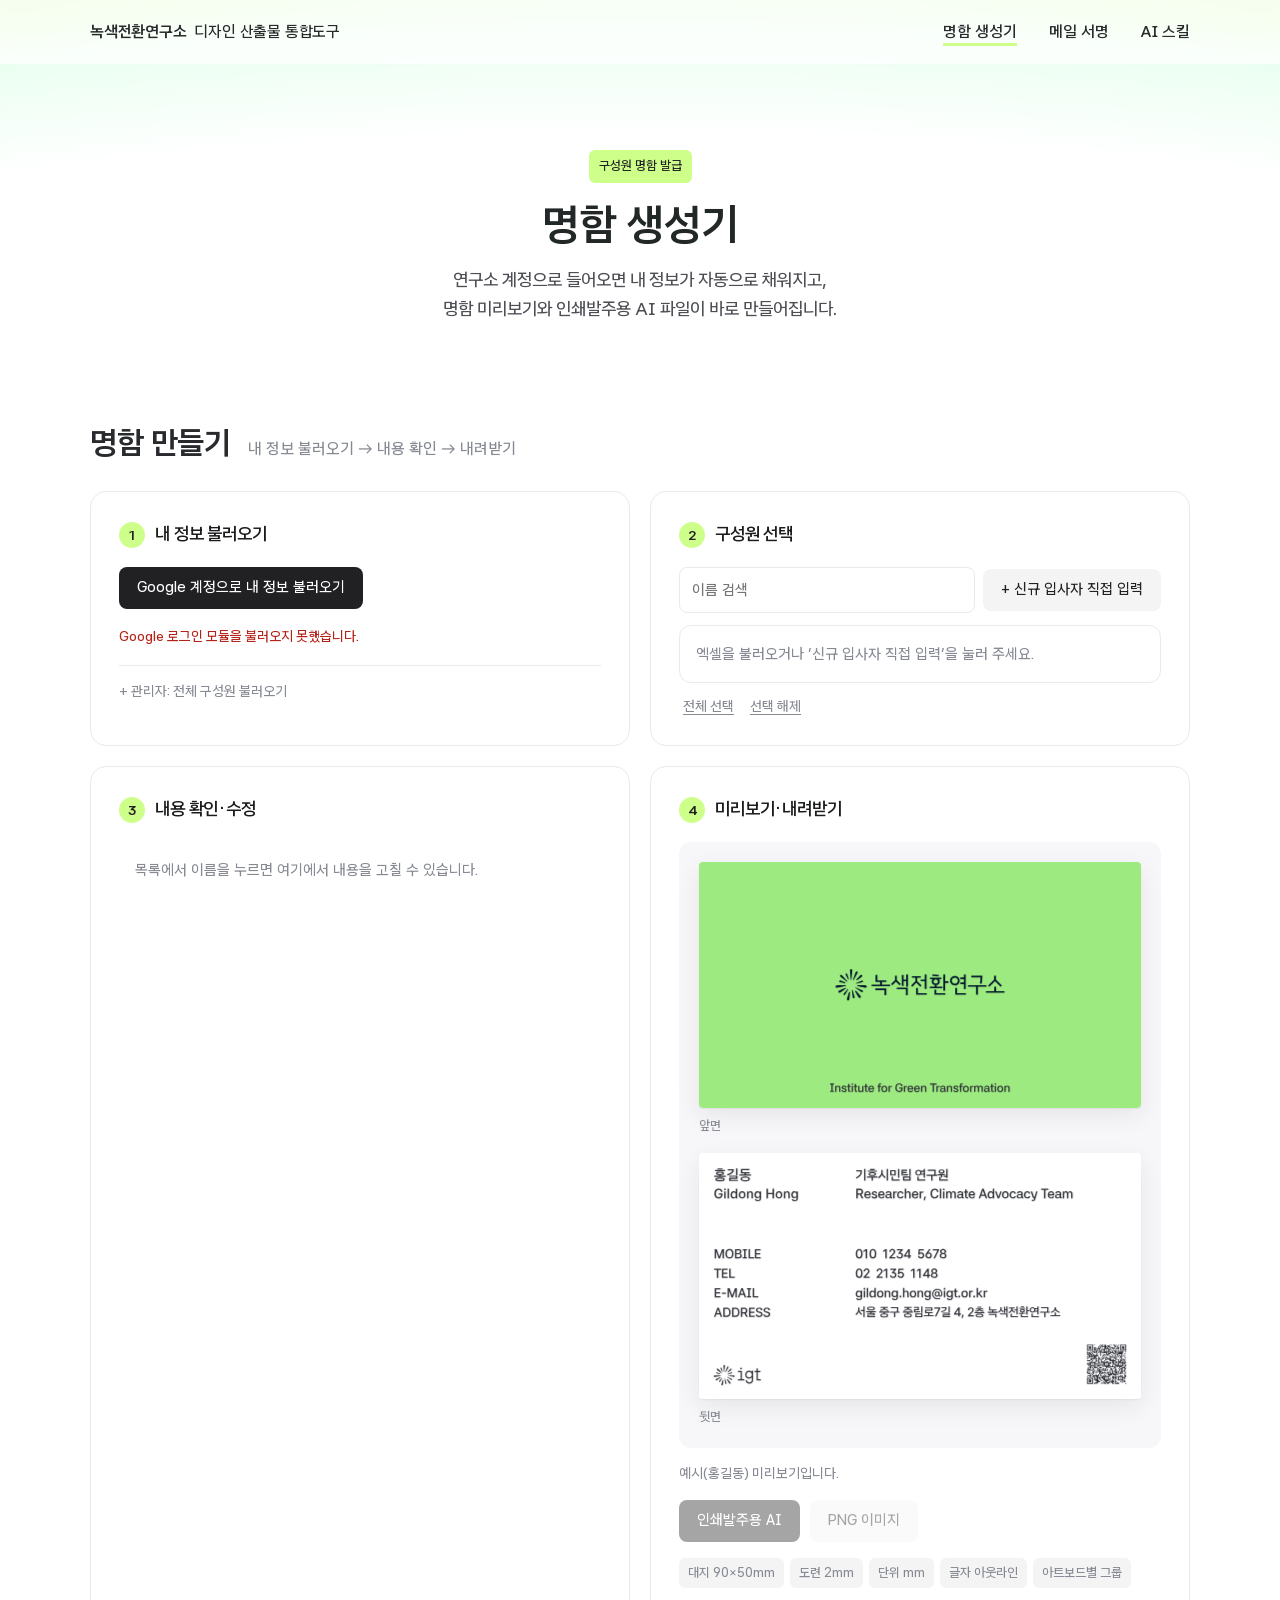
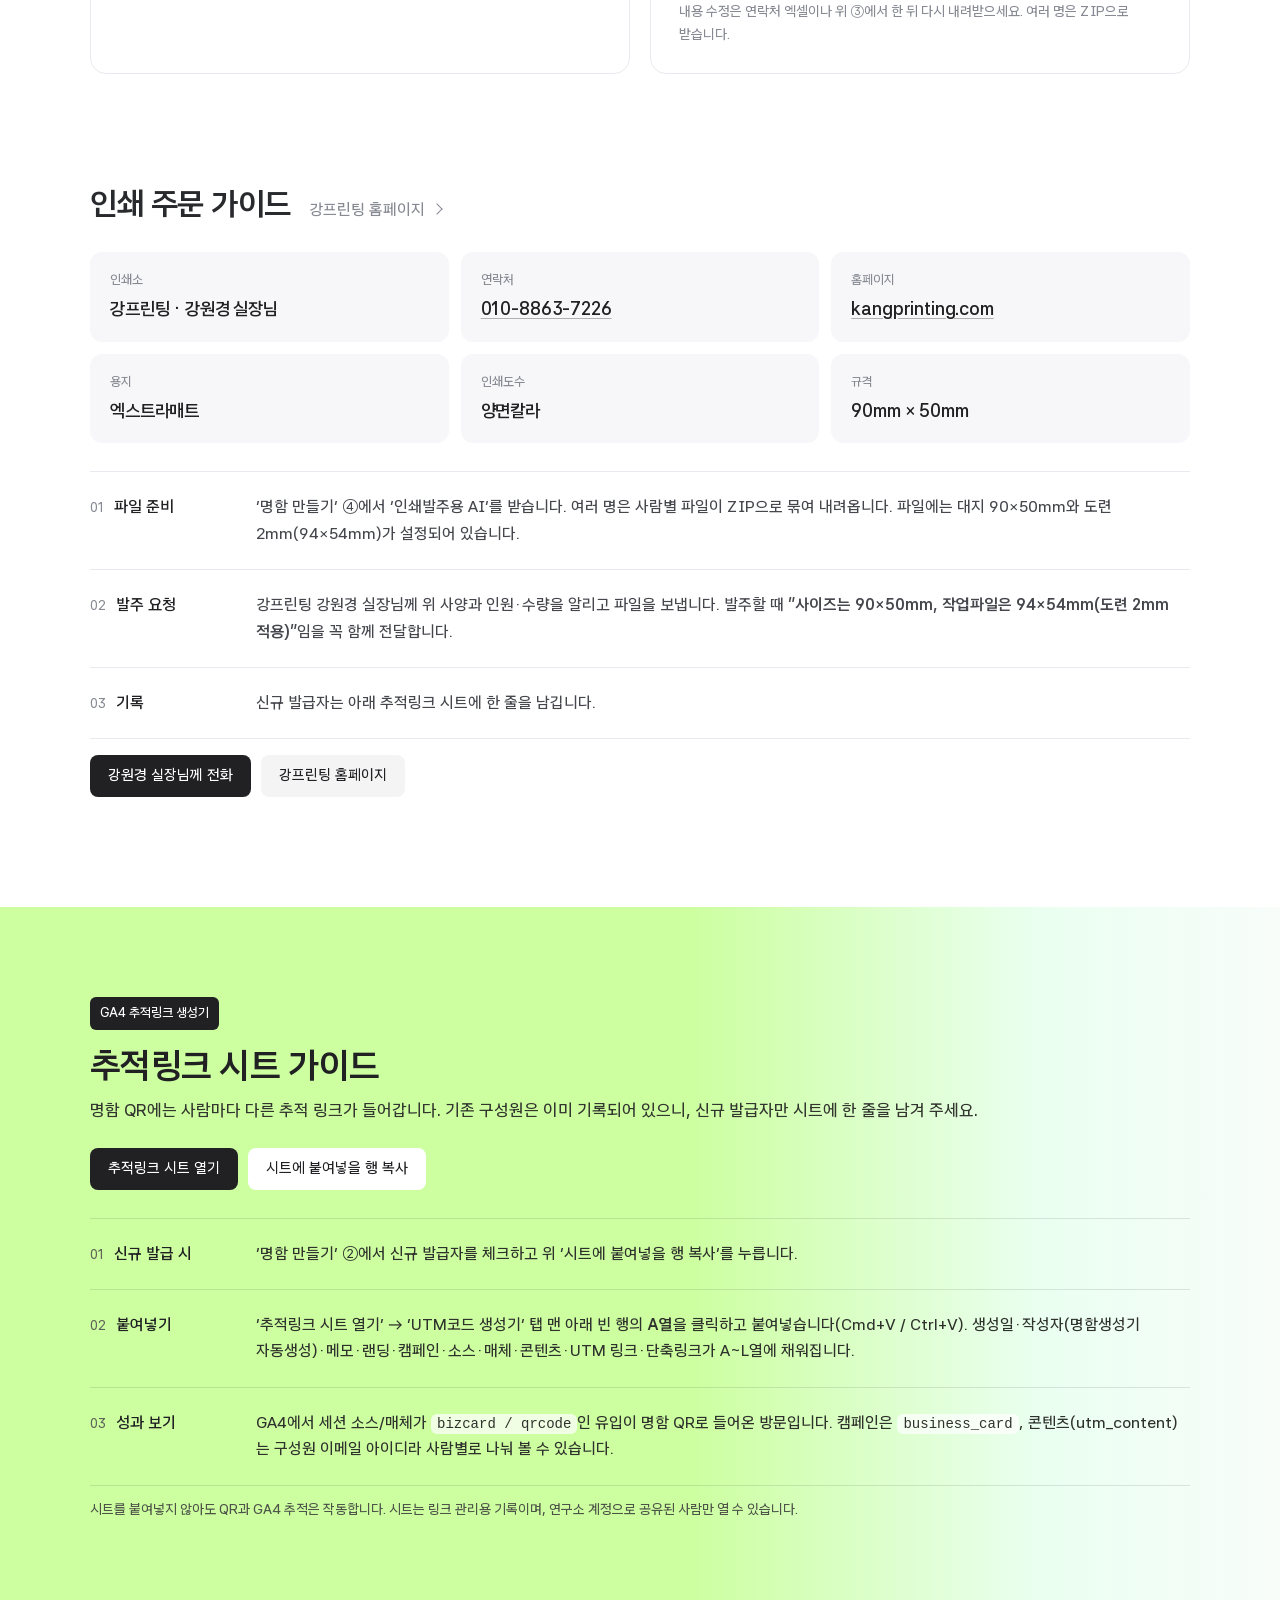
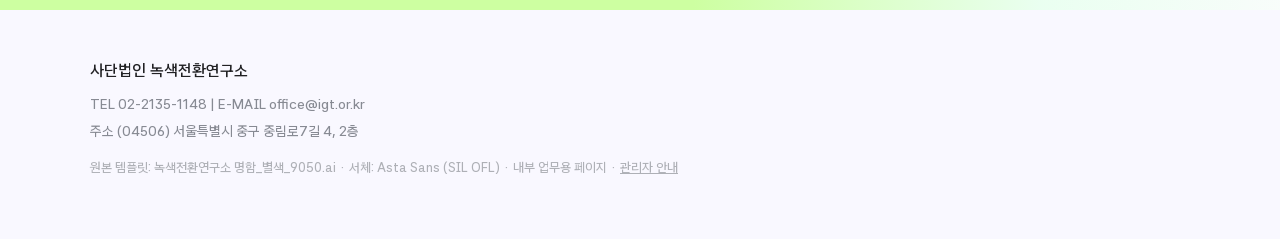
==== index.html @ b718537a "명함: 용지 사양에서 350g 표기 삭제 Co-Authored-By: Claude Opus 5.5 <noreply@anthropic.com> Claude-Session: https" ====
<!doctype html>
<html lang="ko">
<head>
<meta charset="utf-8">
<meta name="viewport" content="width=device-width, initial-scale=1">
<meta name="robots" content="noindex, nofollow">
<title>명함 생성기 · 녹색전환연구소</title>
<link rel="preload" href="assets/AstaSans-UI.woff2" as="font" type="font/woff2" crossorigin>
<link rel="stylesheet" href="css/style.css?v=20261112b">
</head>
<body>
<a class="skip" href="#make">본문으로 건너뛰기</a>

<header class="site">
  <div class="wrap navrow">
    <a class="logo" href="index.html" aria-label="녹색전환연구소 디자인 산출물 통합도구 처음으로">
      <span class="brand"><b>녹색전환연구소</b> 디자인 산출물 통합도구</span>
    </a>
    <nav class="nav" aria-label="도구 이동">
      <a href="index.html" aria-current="page">명함 생성기</a>
      <a href="signature.html">메일 서명</a>
      <a href="skills.html">AI 스킬</a>
    </nav>
  </div>
</header>

<section class="intro">
  <div class="intro-gradient" aria-hidden="true"></div>
  <div class="wrap intro-inner">
    <span class="eyebrow">구성원 명함 발급</span>
    <h1>명함 생성기</h1>
    <p class="lead">연구소 계정으로 들어오면 내 정보가 자동으로 채워지고,<br class="br-md"> 명함 미리보기와 인쇄발주용 AI 파일이 바로 만들어집니다.</p>
  </div>
</section>

<main id="make">
  <div class="wrap">
    <div class="sec-head">
      <h2>명함 만들기</h2>
      <span class="sec-sub">내 정보 불러오기 → 내용 확인 → 내려받기</span>
    </div>

    <div class="grid">
      <section class="panel" id="step1">
        <h3><span class="n">1</span> 내 정보 불러오기</h3>
        <div class="gload">
          <button type="button" class="primary" id="meLoad">Google 계정으로 내 정보 불러오기</button>
          <div id="gsiBtn"></div>
          <span class="muted" id="dbLoadNote">연구소 계정으로 로그인되어 있으면 내 정보가 자동으로 나타납니다. 나타나지 않으면 버튼을 눌러 로그인해 주세요.</span>
        </div>
        <details class="admin-tools">
          <summary>관리자: 전체 구성원 불러오기</summary>
          <div class="gload"><button type="button" class="ghost" id="dbLoad">전체 DB 불러오기</button></div>
          <label class="drop" id="drop">
            <input type="file" id="file" accept=".xlsx,.xls,.csv" hidden>
            <strong>엑셀 파일을 끌어다 놓거나 눌러서 선택하세요</strong>
            <span>구성원 DB(‘운영_구성원 DB (명함·메일서명)’을 .xlsx로 받은 파일) 또는 연락처 엑셀</span>
          </label>
          <div class="row" id="sheetRow" hidden>
            <label for="sheet">시트</label>
            <select id="sheet"></select>
          </div>
          <p class="note">DB 시트를 공유받은 계정만 쓸 수 있습니다. 파일은 이 브라우저 안에서만 읽힙니다. <a href="https://docs.google.com/spreadsheets/d/1qAy53XI3rvwB5zf1y3fYk7dm7XejXDxdo68vZmTd1MI/export?format=xlsx">구성원 DB를 .xlsx로 받기</a></p>
        </details>
      </section>

      <section class="panel" id="step2">
        <h3><span class="n">2</span> 구성원 선택</h3>
        <div class="toolbar">
          <input type="search" id="q" placeholder="이름 검색">
          <button type="button" class="ghost" id="addNew">+ 신규 입사자 직접 입력</button>
        </div>
        <div id="list" class="list"><p class="empty">엑셀을 불러오거나 ‘신규 입사자 직접 입력’을 눌러 주세요.</p></div>
        <div class="toolbar small">
          <button type="button" class="link" id="selAll">전체 선택</button>
          <button type="button" class="link" id="selNone">선택 해제</button>
          <span id="count" class="muted"></span>
        </div>
      </section>

      <section class="panel" id="step3">
        <h3><span class="n">3</span> 내용 확인·수정</h3>
        <form id="form" class="form" autocomplete="off">
          <p class="empty" id="formEmpty">목록에서 이름을 누르면 여기에서 내용을 고칠 수 있습니다.</p>
          <div id="fields" hidden>
            <div class="f"><label>이름</label><input name="name" required></div>
            <div class="f"><label>영문 이름</label><input name="nameEn"><button type="button" class="link" id="reRoman">로마자 다시 만들기</button></div>
            <div class="f half"><label>부서</label><select name="dept"></select></div>
            <div class="f half"><label>직급</label><select name="title"></select></div>
            <div class="f"><label>국문 직함 줄</label><input name="titleKr"></div>
            <div class="f"><label>영문 직함 줄</label><input name="titleEn"></div>
            <div class="f half"><label>휴대전화</label><input name="mobile" inputmode="tel"></div>
            <div class="f half"><label>사무실 전화</label><input name="tel"></div>
            <div class="f"><label>이메일</label><input name="email" type="email"></div>
            <div class="f"><label>주소</label><input name="address"></div>
            <div class="f linkbox"><label>QR 추적 링크 (UTM)</label><input id="utmUrl" readonly></div>
            <div class="f linkbox"><label>QR 단축링크 (da.gd)</label><div class="inline"><input id="shortUrl" readonly><button type="button" class="ghost" id="copyShort">복사</button></div><p class="muted" id="linkMsg"></p></div>
            <p class="note">부서·직급을 바꾸면 국문·영문 직함 줄이 자동으로 다시 채워집니다. 영문 이름은 로마자 표기법으로 자동 생성되므로 본인이 쓰는 표기를 확인해 주세요.</p>
          </div>
        </form>
      </section>

      <section class="panel preview" id="step4">
        <h3><span class="n">4</span> 미리보기·내려받기</h3>
        <div class="cards">
          <figure><canvas id="cvFront"></canvas><figcaption>앞면</figcaption></figure>
          <figure><canvas id="cvBack"></canvas><figcaption>뒷면</figcaption></figure>
        </div>
        <p id="status" class="muted" role="status"></p>
        <div class="actions">
          <button type="button" id="dlAi" class="primary" disabled>인쇄발주용 AI</button>
          <button type="button" id="dlPng" class="ghost" disabled>PNG 이미지</button>
        </div>
        <ul class="chips" aria-label="인쇄용 AI 사양">
          <li>대지 90×50mm</li><li>도련 2mm</li><li>단위 mm</li><li>글자 아웃라인</li><li>아트보드별 그룹</li>
        </ul>
        <p class="note">내용 수정은 연락처 엑셀이나 위 ③에서 한 뒤 다시 내려받으세요. 여러 명은 ZIP으로 받습니다.</p>
      </section>
    </div>
  </div>
</main>

<section class="block" id="guide-order">
  <div class="wrap">
    <div class="sec-head">
      <h2>인쇄 주문 가이드</h2>
      <a class="more" href="http://www.kangprinting.com/" target="_blank" rel="noopener">강프린팅 홈페이지</a>
    </div>
    <div class="spec">
      <div><span>인쇄소</span><strong>강프린팅 · 강원경 실장님</strong></div>
      <div><span>연락처</span><strong><a href="tel:+821088637226">010-8863-7226</a></strong></div>
      <div><span>홈페이지</span><strong><a href="http://www.kangprinting.com/" target="_blank" rel="noopener">kangprinting.com</a></strong></div>
      <div><span>용지</span><strong>엑스트라매트</strong></div>
      <div><span>인쇄도수</span><strong>양면칼라</strong></div>
      <div><span>규격</span><strong>90mm × 50mm</strong></div>
    </div>
    <ol class="steps">
      <li><b>파일 준비</b><span>‘명함 만들기’ ④에서 ‘인쇄발주용 AI’를 받습니다. 여러 명은 사람별 파일이 ZIP으로 묶여 내려옵니다. 파일에는 대지 90×50mm와 도련 2mm(94×54mm)가 설정되어 있습니다.</span></li>
      <li><b>발주 요청</b><span>강프린팅 강원경 실장님께 위 사양과 인원·수량을 알리고 파일을 보냅니다. 발주할 때 <b>“사이즈는 90×50mm, 작업파일은 94×54mm(도련 2mm 적용)”</b>임을 꼭 함께 전달합니다.</span></li>
      <li><b>기록</b><span>신규 발급자는 아래 추적링크 시트에 한 줄을 남깁니다.</span></li>
    </ol>
    <div class="actions">
      <a class="btn primary" href="tel:+821088637226">강원경 실장님께 전화</a>
      <a class="btn ghost" href="http://www.kangprinting.com/" target="_blank" rel="noopener">강프린팅 홈페이지</a>
    </div>
  </div>
</section>

<section class="band" id="guide-sheet">
  <div class="wrap">
    <span class="eyebrow dark">GA4 추적링크 생성기</span>
    <h2>추적링크 시트 가이드</h2>
    <p class="band-lead">명함 QR에는 사람마다 다른 추적 링크가 들어갑니다. 기존 구성원은 이미 기록되어 있으니, 신규 발급자만 시트에 한 줄을 남겨 주세요.</p>
    <div class="actions">
      <a class="btn primary" href="https://docs.google.com/spreadsheets/d/1C5ncxBevH9FuNXDelcyYIBg-rYFwMoAu8GtsUAkG-Jo/edit?gid=870958988#gid=870958988" target="_blank" rel="noopener">추적링크 시트 열기</a>
      <button type="button" class="light" id="copyRows">시트에 붙여넣을 행 복사</button>
    </div>
    <ol class="steps">
      <li><b>신규 발급 시</b><span>‘명함 만들기’ ②에서 신규 발급자를 체크하고 위 ‘시트에 붙여넣을 행 복사’를 누릅니다.</span></li>
      <li><b>붙여넣기</b><span>‘추적링크 시트 열기’ → ‘UTM코드 생성기’ 탭 맨 아래 빈 행의 <b>A열</b>을 클릭하고 붙여넣습니다(Cmd+V / Ctrl+V). 생성일·작성자(명함생성기 자동생성)·메모·랜딩·캠페인·소스·매체·콘텐츠·UTM 링크·단축링크가 A~L열에 채워집니다.</span></li>
      <li><b>성과 보기</b><span>GA4에서 세션 소스/매체가 <code>bizcard / qrcode</code>인 유입이 명함 QR로 들어온 방문입니다. 캠페인은 <code>business_card</code>, 콘텐츠(utm_content)는 구성원 이메일 아이디라 사람별로 나눠 볼 수 있습니다.</span></li>
    </ol>
    <p class="note">시트를 붙여넣지 않아도 QR과 GA4 추적은 작동합니다. 시트는 링크 관리용 기록이며, 연구소 계정으로 공유된 사람만 열 수 있습니다.</p>
  </div>
</section>


<footer class="site-foot">
  <div class="wrap">
    <p class="foot-org">사단법인 녹색전환연구소</p>
    <p>TEL 02-2135-1148 | E-MAIL office@igt.or.kr</p>
    <p>주소 (04506) 서울특별시 중구 중림로7길 4, 2층</p>
    <p class="foot-meta">원본 템플릿: 녹색전환연구소 명함_별색_9050.ai · 서체: Asta Sans (SIL OFL) · 내부 업무용 페이지 · <a href="admin.html">관리자 안내</a></p>
  </div>
</footer>

<script src="vendor/pdf-lib.min.js"></script>
<script src="vendor/fontkit.umd.min.js"></script>
<script src="vendor/xlsx.full.min.js"></script>
<script src="vendor/pdf.min.js"></script>
<script src="vendor/qrcode-generator.js"></script>
<script src="vendor/jszip.min.js"></script>
<script src="js/card-data.js?v=20261111b"></script>
<script src="js/db-load.js?v=20261112d"></script>
<script src="js/card-link.js?v=20261111a"></script>
<script src="js/card-ai-data.js?v=20261111a"></script>
<script src="js/card-ai.js?v=20261111a"></script>
<script src="js/card-pdf.js?v=20261111a"></script>
<script src="js/app.js?v=20261112b"></script>
</body>
</html>
---- css/style.css ----
/* 녹색전환연구소 새 홈페이지(green2026) 테마에 맞춘 스타일 */
@font-face { font-family: "Asta Sans"; src: url("../assets/AstaSans-UI.woff2") format("woff2"); font-weight: 300 800; font-display: swap; }
:root {
  --ink: #212124; --ink-2: #292a2d; --muted: #878a93; --muted-2: #aeb0b6;
  --line: #e9e9f0; --surface: #f7f7f9; --chip: #f4f4f5; --foot: #f9f8ff;
  --green: #ceff8a; --green-2: #cdffa1; --mint: rgba(220, 255, 231, .6);
  --content: 1180px; --radius: 16px;
}
* { box-sizing: border-box; }
[hidden] { display: none !important; }
html { scroll-behavior: smooth; scroll-padding-top: 80px; }
html, body { margin: 0; }
body { background: #fff; color: var(--ink); font: 500 16px/1.6 "Asta Sans", -apple-system, BlinkMacSystemFont, "Apple SD Gothic Neo", "Noto Sans KR", sans-serif; -webkit-font-smoothing: antialiased; word-break: keep-all; }
.wrap { max-width: var(--content); margin: 0 auto; padding: 0 40px; }
a { color: inherit; }
:focus-visible { outline: 2px solid var(--ink); outline-offset: 2px; }
.skip { position: absolute; left: -9999px; top: 0; background: #fff; padding: 16px; z-index: 100; }
.skip:focus { left: 0; }

/* 헤더 */
.site { position: sticky; top: 0; z-index: 50; background: rgba(255, 255, 255, .8); backdrop-filter: saturate(1.4) blur(12px); -webkit-backdrop-filter: saturate(1.4) blur(12px); }
.navrow { height: 64px; display: flex; align-items: center; justify-content: space-between; gap: 24px; }
.logo { display: flex; align-items: center; gap: 8px; text-decoration: none; }
.logo .symbol { width: 28px; height: 28px; }
.logo .word { height: 18.6px; width: auto; }
.nav { display: flex; gap: 32px; }
.nav a { font-weight: 600; text-decoration: none; color: var(--ink-2); line-height: 1.3; }
.nav a:hover { text-decoration: underline; text-decoration-color: var(--green); text-decoration-thickness: 3px; text-underline-offset: 6px; }

/* 인트로 */
.intro { position: relative; isolation: isolate; margin-top: -64px; padding: 150px 0 90px; text-align: center; overflow: hidden; }
.intro-gradient { position: absolute; inset: 0 0 auto; height: 420px; background: radial-gradient(150.92% 109.25% at 50% 100%, #fff 62.229%, var(--mint) 84.694%, var(--green-2) 100%); z-index: -1; }
.intro-inner { display: grid; justify-items: center; gap: 14px; }
.eyebrow { display: inline-block; font-size: 13px; font-weight: 500; padding: 6px 10px; border-radius: 6px; background: var(--green); color: var(--ink); }
.eyebrow.dark { background: var(--ink); color: #fff; }
.intro h1 { margin: 0; font-size: 44px; line-height: 1.25; font-weight: 700; letter-spacing: -0.78px; color: #222827; }
.lead { margin: 0; font-size: 18px; color: #4d4f55; line-height: 1.6; }

/* 섹션 머리 */
.sec-head { display: flex; align-items: baseline; gap: 18px; flex-wrap: wrap; margin: 0 0 28px; }
.sec-head h2 { margin: 0; font-size: 32px; font-weight: 700; letter-spacing: -0.48px; color: var(--ink-2); line-height: 1.25; }
.sec-sub { color: var(--muted); }
.more { color: var(--muted); text-decoration: none; }
.more::after { content: ""; display: inline-block; width: 7px; height: 7px; margin-left: 8px; border-top: 1.5px solid currentColor; border-right: 1.5px solid currentColor; transform: translateY(-2px) rotate(45deg); }
.more:hover { color: var(--ink); }

/* 작업 영역 */
main { padding: 10px 0 110px; }
.grid { display: grid; grid-template-columns: 1fr 1fr; gap: 20px; }
.panel { background: #fff; border: 1px solid var(--line); border-radius: var(--radius); padding: 28px; min-width: 0; }
.panel h3 { font-size: 18px; font-weight: 600; letter-spacing: -0.16px; margin: 0 0 18px; display: flex; align-items: center; gap: 10px; color: #1b1c1e; }
.n { display: inline-grid; place-items: center; width: 26px; height: 26px; border-radius: 50%; background: var(--green); color: var(--ink); font-size: 14px; font-weight: 700; }
.drop { display: grid; gap: 6px; place-items: center; text-align: center; border: 1.5px dashed #cfd1d8; border-radius: 12px; padding: 34px 16px; cursor: pointer; background: var(--surface); transition: background .15s, border-color .15s; }
.drop strong { font-weight: 600; overflow-wrap: anywhere; }
.drop.over, .drop:hover { border-color: var(--ink); background: #f3fde6; }
.drop span { color: var(--muted); font-size: 14px; }
.note { color: var(--muted); font-size: 14px; margin: 12px 0 0; line-height: 1.6; }
.muted { color: var(--muted); font-size: 14px; }
.row { display: flex; align-items: center; gap: 10px; margin-top: 14px; }
select, input { font: inherit; font-size: 15px; padding: 10px 12px; border: 1px solid var(--line); border-radius: 8px; background: #fff; color: var(--ink); width: 100%; min-width: 0; transition: border-color .15s; }
select:hover, input:hover { border-color: #cfd1d8; }
select:focus, input:focus { border-color: var(--ink); outline: none; }
.row select { width: auto; flex: 1; }
.toolbar { display: flex; gap: 8px; align-items: center; margin-bottom: 12px; flex-wrap: wrap; }
.toolbar input { flex: 1; min-width: 140px; }
.toolbar.small { margin: 12px 0 0; }

/* 버튼 */
button, .btn { font: inherit; font-size: 15px; font-weight: 500; border-radius: 8px; padding: 11px 18px; cursor: pointer; border: 0; text-decoration: none; display: inline-flex; align-items: center; justify-content: center; line-height: 1.3; transition: background .15s, color .15s; }
button:disabled { opacity: .4; cursor: not-allowed; }
.primary { background: var(--ink); color: #fff; }
.primary:not(:disabled):hover { background: var(--green); color: var(--ink); }
.ghost { background: var(--chip); color: var(--ink); }
.ghost:not(:disabled):hover { background: var(--line); }
.light { background: #fff; color: var(--ink); }
.light:hover { background: var(--ink); color: #fff; }
.link { background: none; padding: 2px 4px; color: var(--muted); text-decoration: underline; text-underline-offset: 3px; font-size: 14px; }
.link:hover { color: var(--ink); }

/* 목록 */
.list { max-height: 380px; overflow: auto; border: 1px solid var(--line); border-radius: 12px; }
.list .grp { font-size: 13px; color: var(--muted); padding: 10px 14px 6px; background: var(--surface); position: sticky; top: 0; z-index: 1; }
.item { display: flex; align-items: center; gap: 10px; padding: 11px 14px; border-top: 1px solid var(--line); cursor: pointer; }
.item:hover { background: var(--surface); }
.item.active { background: #f3fde6; box-shadow: inset 3px 0 0 var(--green); }
.item input { width: auto; accent-color: var(--ink); }
.item .nm { font-weight: 600; }
.item .tt { color: var(--muted); font-size: 14px; margin-left: auto; text-align: right; }
.item .new { font-size: 12px; background: var(--green); border-radius: 6px; padding: 2px 8px; }
.empty { color: var(--muted); font-size: 15px; padding: 16px; margin: 0; }

/* 폼 */
.form #fields { display: grid; grid-template-columns: 1fr 1fr; gap: 12px 14px; }
.f { grid-column: 1 / -1; display: grid; gap: 6px; }
.f.half { grid-column: auto; }
.f label { font-size: 13px; color: var(--muted); }
.f .link { justify-self: start; }
.form .note { grid-column: 1 / -1; }
.inline { display: flex; gap: 8px; }
.inline input { flex: 1; }
.linkbox input[readonly] { background: var(--surface); color: #55575d; font-size: 14px; }
#linkMsg { margin: 2px 0 0; }

/* 미리보기 */
.preview .cards { display: grid; gap: 16px; padding: 20px; background: var(--surface); border-radius: 12px; }
figure { margin: 0; }
canvas { width: 100%; height: auto; display: block; border-radius: 4px; box-shadow: 0 1px 2px rgba(33, 33, 36, .06), 0 8px 24px rgba(33, 33, 36, .08); background: #fff; }
figcaption { font-size: 13px; color: var(--muted); margin-top: 8px; }
.actions { display: flex; gap: 10px; flex-wrap: wrap; margin-top: 16px; }
.chips { list-style: none; display: flex; flex-wrap: wrap; gap: 6px; padding: 0; margin: 16px 0 0; }
.chips li { font-size: 13px; color: var(--muted); background: var(--chip); border-radius: 6px; padding: 5px 9px; }

/* 인쇄 주문 가이드 */
.block { padding: 0 0 110px; }
.spec { display: grid; grid-template-columns: repeat(3, 1fr); gap: 12px; }
.spec div { border-radius: 12px; padding: 18px 20px; background: var(--surface); display: grid; gap: 4px; }
.spec span { font-size: 13px; color: var(--muted); }
.spec strong { font-size: 18px; font-weight: 600; letter-spacing: -0.16px; }
.spec a { text-decoration: underline; text-underline-offset: 3px; text-decoration-color: var(--muted-2); }
.steps { list-style: none; counter-reset: s; margin: 28px 0 0; padding: 0; border-top: 1px solid var(--line); }
.steps li { counter-increment: s; display: grid; grid-template-columns: 150px 1fr; gap: 16px; padding: 22px 0; border-bottom: 1px solid var(--line); line-height: 1.65; }
.steps li > b:first-child { font-weight: 600; display: flex; gap: 10px; align-items: baseline; }
.steps li > b:first-child::before { content: counter(s, decimal-leading-zero); font-size: 13px; font-weight: 500; color: var(--muted); }
.steps li > span { color: #45474d; }
code { background: var(--chip); border-radius: 6px; padding: 2px 6px; font-size: 14px; font-family: ui-monospace, SFMono-Regular, Menlo, monospace; }

/* 추적링크 밴드 */
.band { padding: 90px 0; background: linear-gradient(90deg, var(--green-2) 54.142%, var(--mint) 81.366%, #fcfcfd 105.23%); }
.band h2 { margin: 14px 0 10px; font-size: 36px; font-weight: 700; letter-spacing: -0.72px; line-height: 1.2; }
.band-lead { margin: 0; font-size: 17px; color: #33352f; }
.band .actions { margin-top: 24px; }
.band .steps { border-top-color: rgba(33, 33, 36, .12); }
.band .steps li { border-bottom-color: rgba(33, 33, 36, .12); }
.band .steps li > span { color: #2f312c; }
.band .steps li > b:first-child::before { color: #5d6356; }
.band code { background: rgba(255, 255, 255, .7); }
.band .note { color: #4f5449; }

/* 푸터 */
.site-foot { background: var(--foot); padding: 48px 0 56px; color: var(--muted); font-size: 14px; }
.site-foot p { margin: 0 0 4px; }
.site-foot .foot-org { color: var(--ink); font-weight: 600; font-size: 16px; margin-bottom: 10px; }
.site-foot .foot-meta { margin-top: 16px; font-size: 13px; color: var(--muted-2); }

@media (max-width: 960px) {
  .wrap { padding: 0 20px; }
  .grid { grid-template-columns: 1fr; }
  .nav { gap: 18px; }
  .spec { grid-template-columns: 1fr 1fr; }
}
@media (max-width: 640px) {
  .wrap { padding: 0 16px; }
  .nav { display: none; }
  .intro { padding: 120px 0 64px; }
  .intro h1 { font-size: 34px; }
  .lead { font-size: 16px; }
  .br-md { display: none; }
  .sec-head h2 { font-size: 26px; }
  .band h2 { font-size: 28px; }
  .panel { padding: 20px; }
  .form #fields { grid-template-columns: 1fr; }
  .f.half { grid-column: 1 / -1; }
  .spec { grid-template-columns: 1fr; }
  .steps li { grid-template-columns: 1fr; gap: 4px; }
  main, .block { padding-bottom: 72px; }
  .band { padding: 64px 0; }
}

/* Claude 스킬 설치 */
.skill { padding-top: 110px; }
.skill-card { border: 1px solid var(--line); border-radius: var(--radius); padding: 28px; background: radial-gradient(120% 140% at 100% 0%, var(--green-2) 0%, var(--mint) 35%, #fff 70%); }
.skill-info p { margin: 12px 0 0; max-width: 720px; color: #45474d; line-height: 1.65; }
@media (max-width: 640px) { .skill { padding-top: 72px; } .skill-card { padding: 20px; } }

/* Google 계정으로 DB 불러오기 */
.gload { display: grid; gap: 8px; justify-items: start; }
.or { display: flex; align-items: center; gap: 10px; color: var(--muted); font-size: 13px; margin: 16px 0 12px; }
.or::before, .or::after { content: ""; flex: 1; height: 1px; background: var(--line); }

/* 상단 이름 (로고 대신) */
.logo .brand { font-size: 16px; font-weight: 500; color: var(--ink-2); letter-spacing: -0.2px; white-space: nowrap; }
.logo .brand b { font-weight: 700; margin-right: 4px; }
.nav a[aria-current="page"] { text-decoration: underline; text-decoration-color: var(--green); text-decoration-thickness: 3px; text-underline-offset: 6px; }
@media (max-width: 1100px) { .nav { gap: 20px; } .nav a { font-size: 15px; } }

/* Claude 스킬 페이지 */
.skill-grid { display: grid; grid-template-columns: 1fr 1fr; gap: 20px; }
.skill-title { margin: 12px 0 0; font-size: 22px; font-weight: 700; letter-spacing: -0.2px; }
.skill-ask { color: var(--muted) !important; font-size: 15px; }
#skills { padding-top: 10px; }
@media (max-width: 960px) { .skill-grid { grid-template-columns: 1fr; } }

/* 관리자용 접이식 도구 */
.admin-tools { margin-top: 18px; padding-top: 14px; border-top: 1px solid var(--line); }
.admin-tools > summary { cursor: pointer; color: var(--muted); font-size: 14px; font-weight: 500; list-style: none; }
.admin-tools > summary::-webkit-details-marker { display: none; }
.admin-tools > summary::before { content: "+ "; }
.admin-tools[open] > summary::before { content: "– "; }
.admin-tools .gload { margin: 12px 0; }
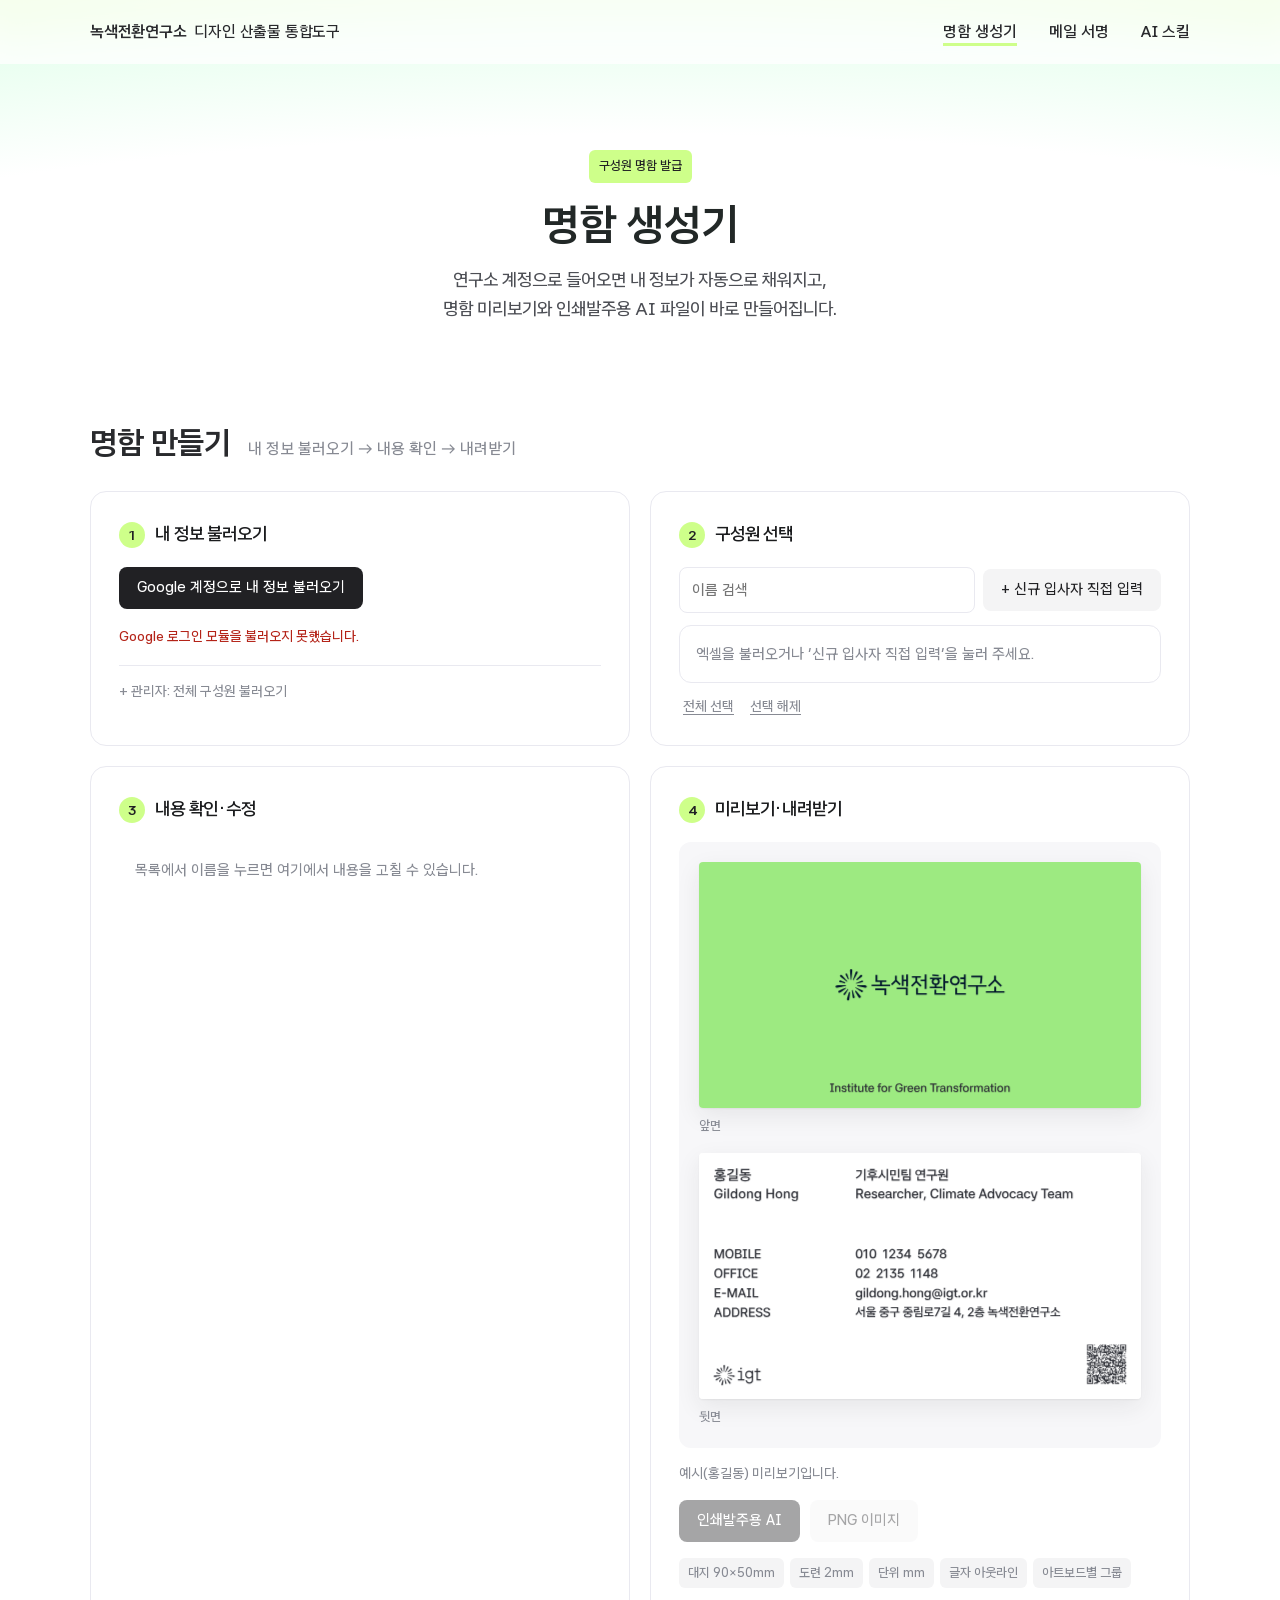
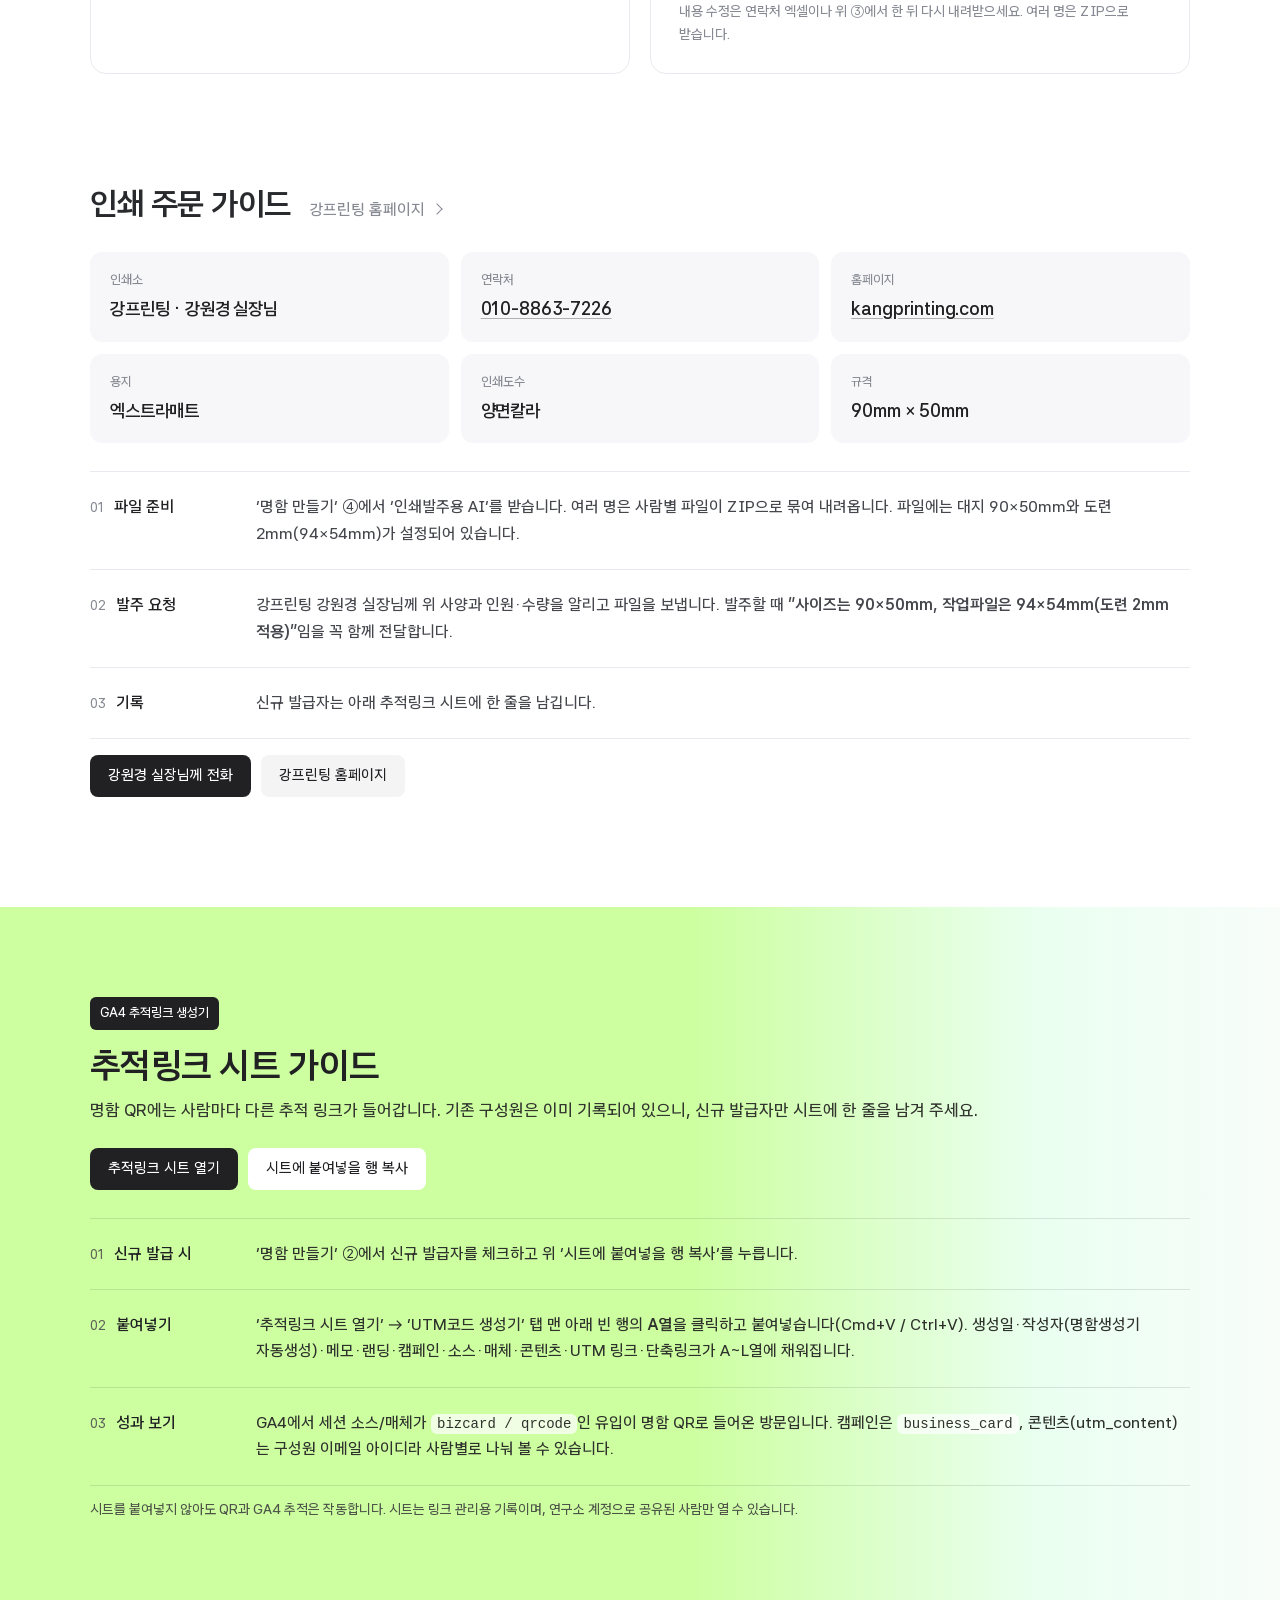
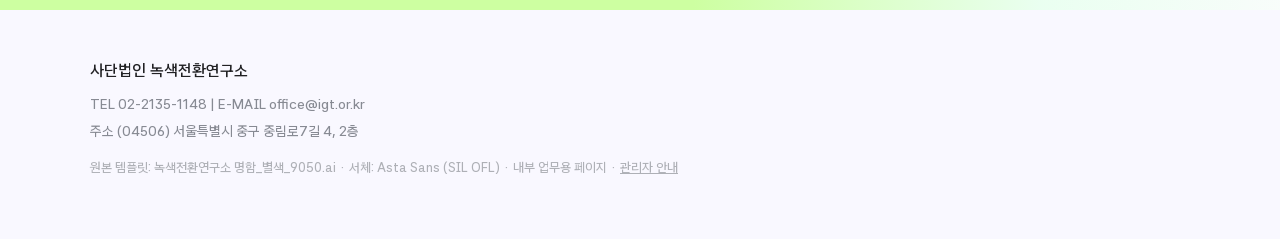
==== commit 484ccfe0: "메일 서명·명함 개선 - 내 서명에 반영 버튼을 ③으로 옮기고 LinkedIn 주소(영문 서명 버튼) 직접 설정 추가 (DB LinkedIn 열) - 반영 후 국문·영문 이미지를 " ====
--- a/index.html
+++ b/index.html
@@ -180,12 +180,12 @@
 <script src="vendor/pdf.min.js"></script>
 <script src="vendor/qrcode-generator.js"></script>
 <script src="vendor/jszip.min.js"></script>
-<script src="js/card-data.js?v=20261111b"></script>
+<script src="js/card-data.js?v=20261112a"></script>
 <script src="js/db-load.js?v=20261112d"></script>
 <script src="js/card-link.js?v=20261111a"></script>
 <script src="js/card-ai-data.js?v=20261111a"></script>
-<script src="js/card-ai.js?v=20261111a"></script>
-<script src="js/card-pdf.js?v=20261111a"></script>
+<script src="js/card-ai.js?v=20261112a"></script>
+<script src="js/card-pdf.js?v=20261112a"></script>
 <script src="js/app.js?v=20261112b"></script>
 </body>
 </html>
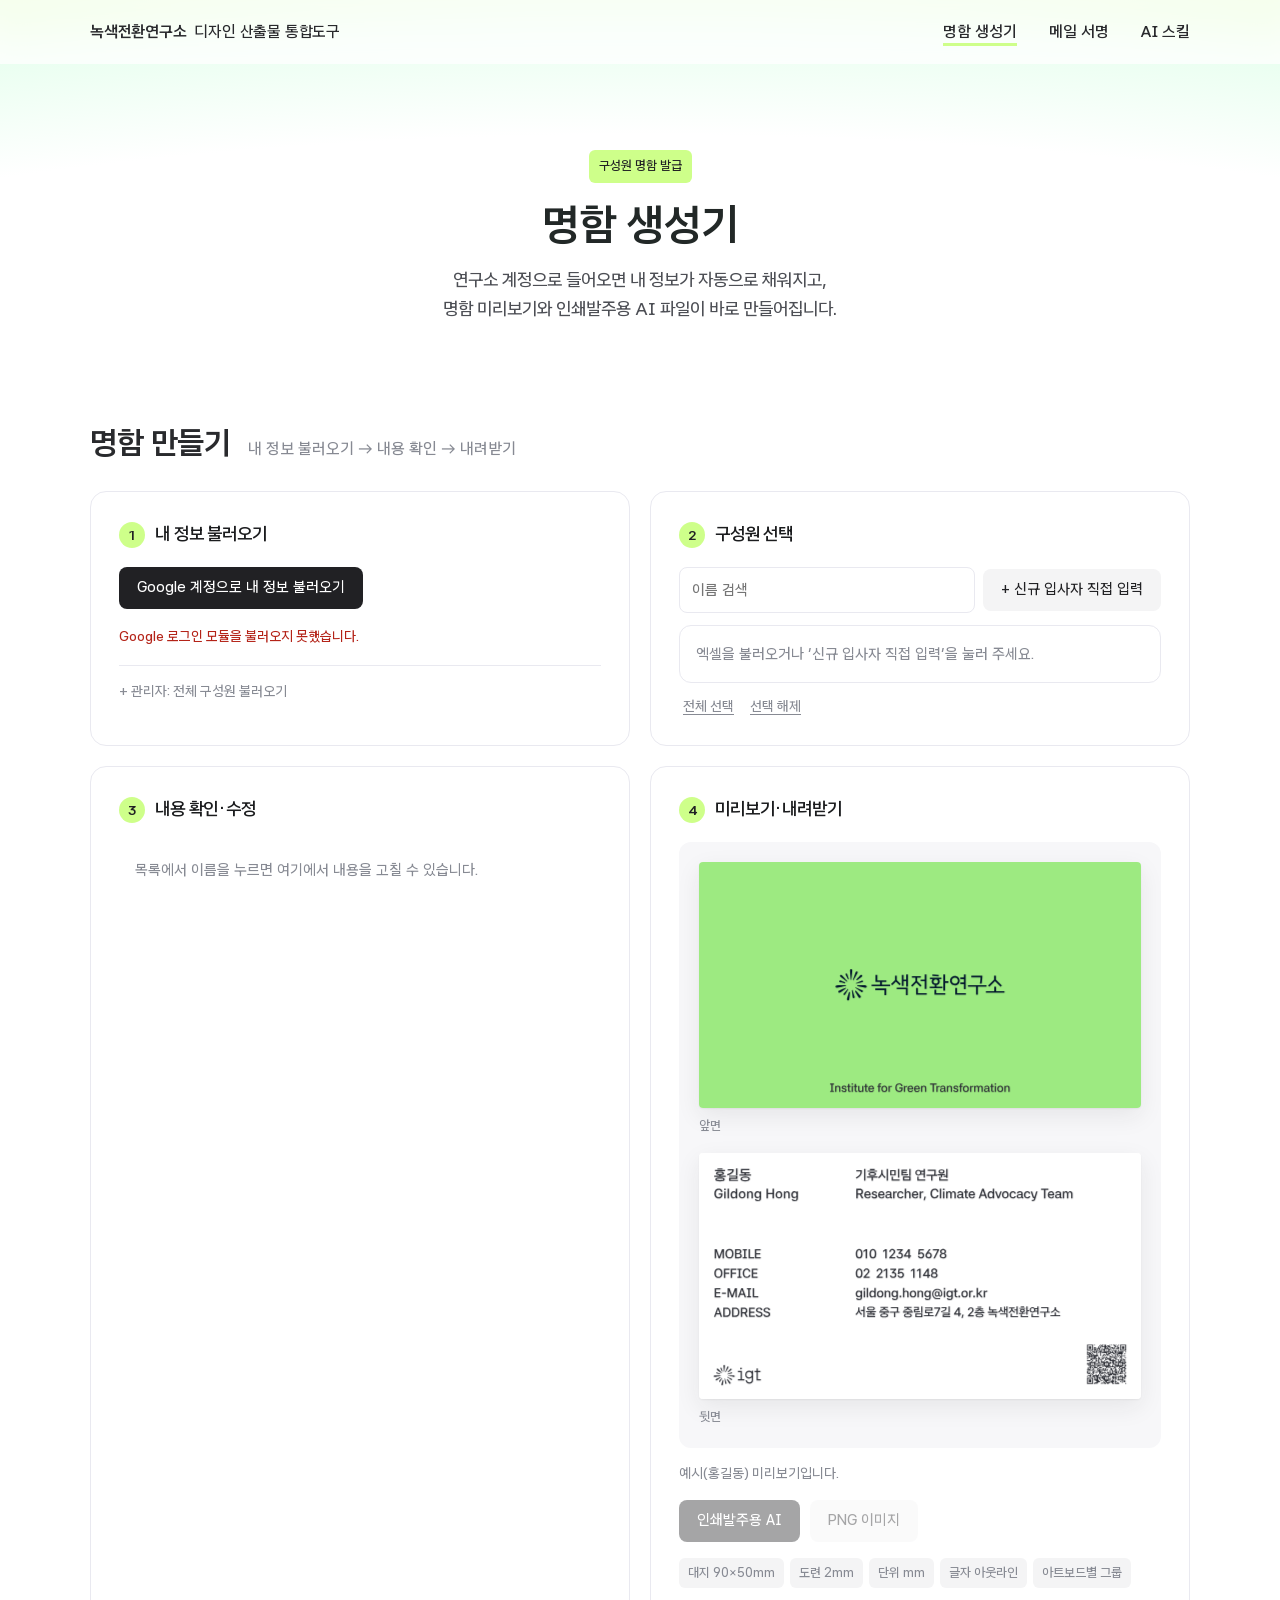
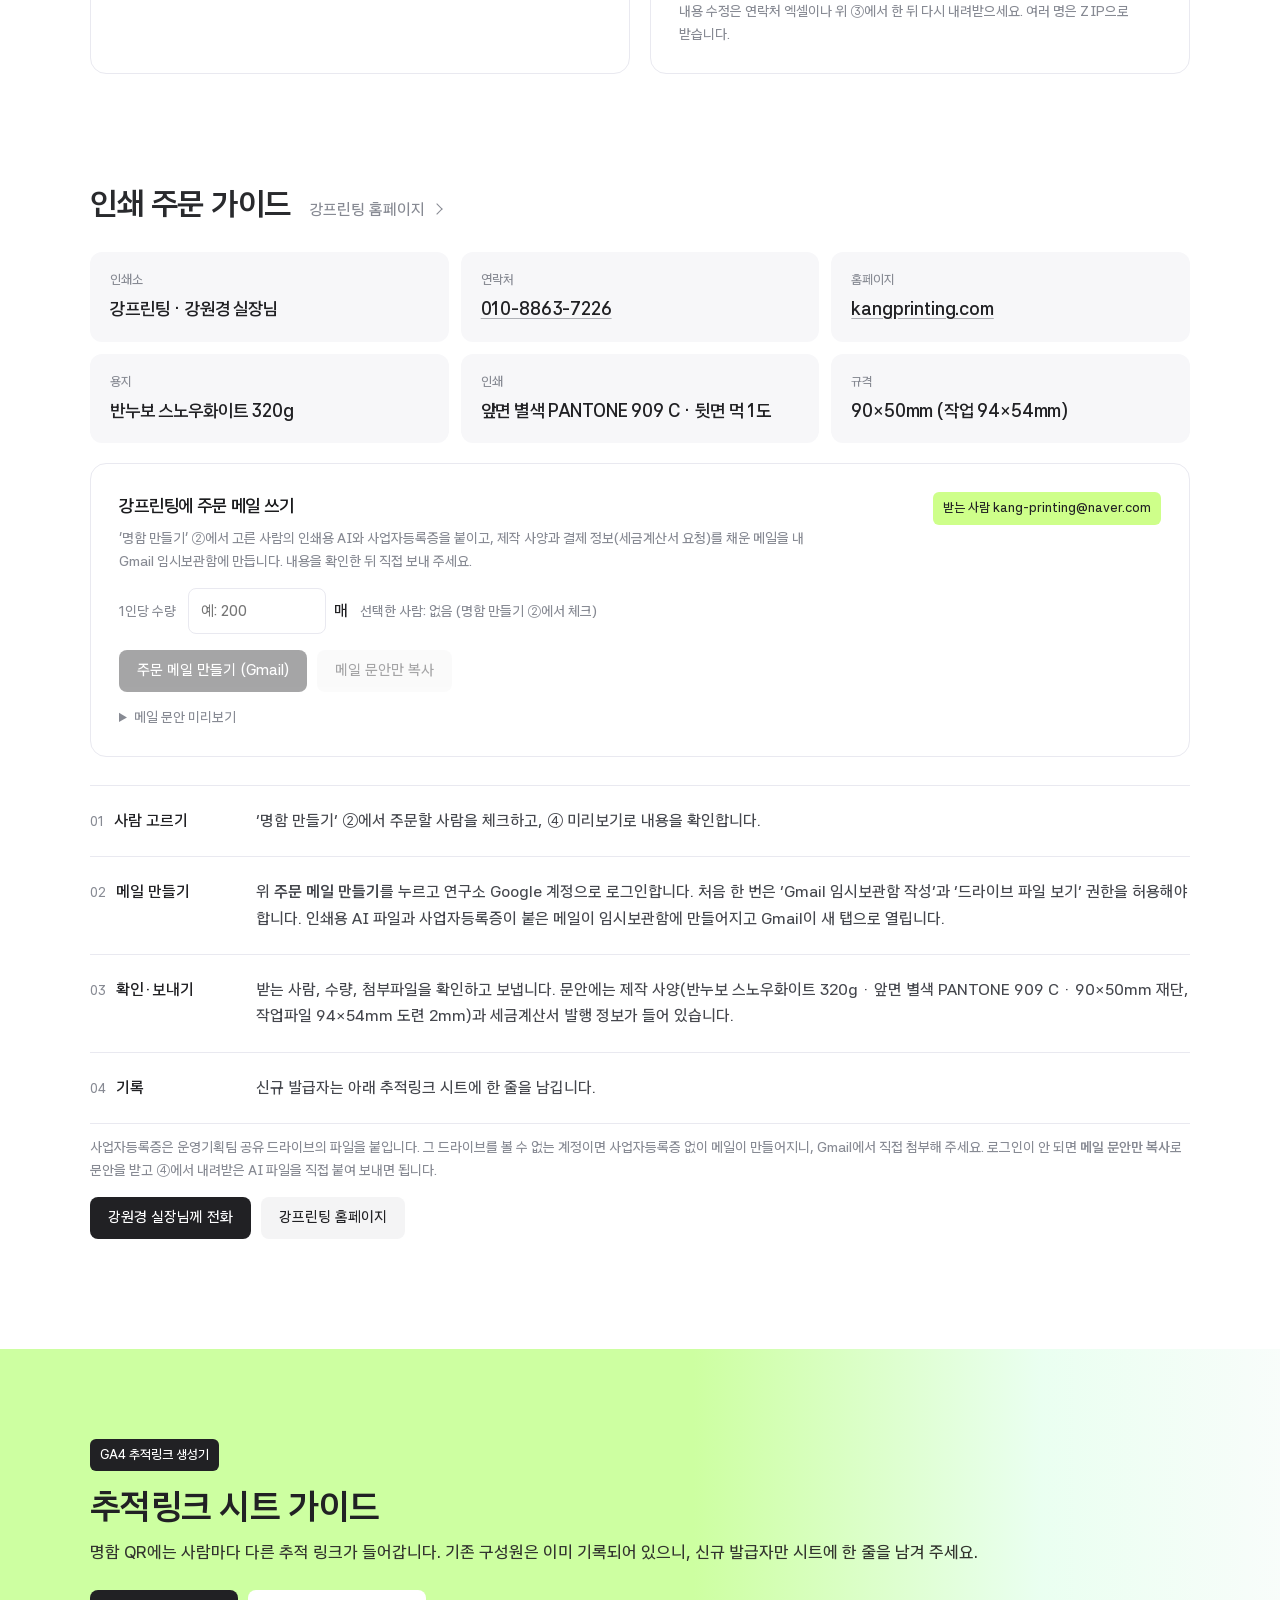
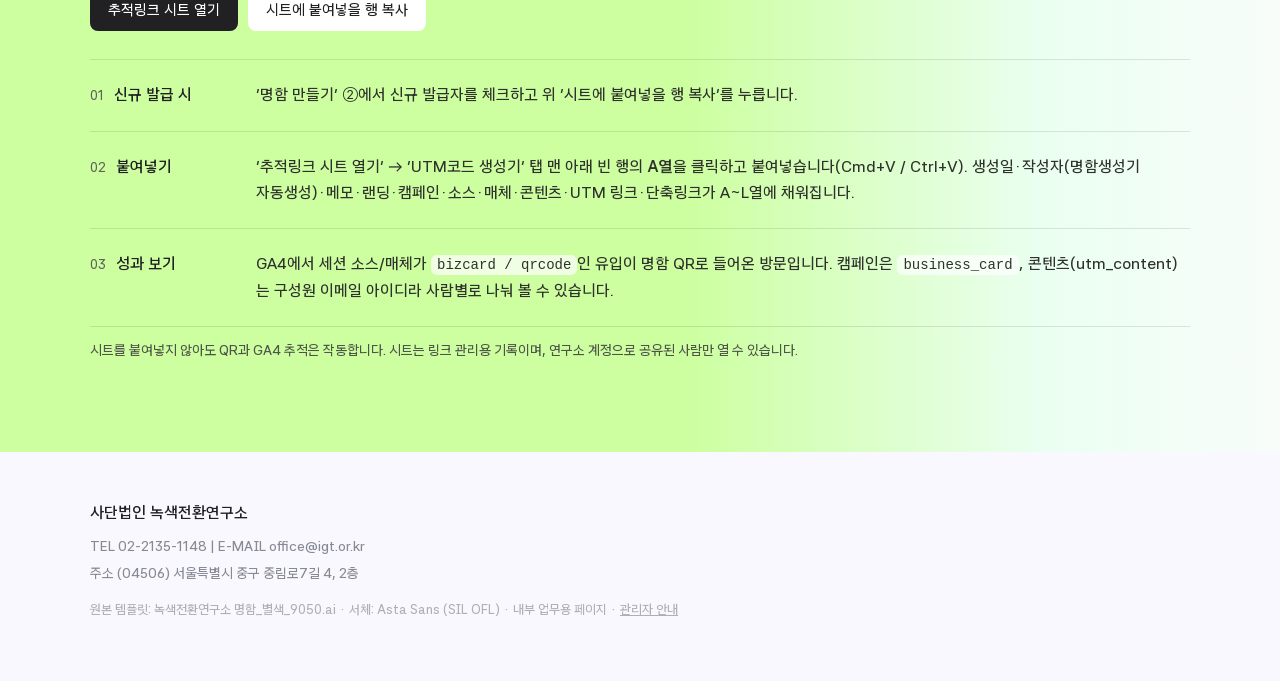
==== commit f1a168bd: "명함 주문: 반누보 스노우화이트 320g·앞면 별색 PANTONE 909 C로 확정, 강프린팅 주문 메일(Gmail 임시보관함·첨부 자동) 추가 Co-Authored-By: Cla" ====
--- a/index.html
+++ b/index.html
@@ -6,7 +6,7 @@
 <meta name="robots" content="noindex, nofollow">
 <title>명함 생성기 · 녹색전환연구소</title>
 <link rel="preload" href="assets/AstaSans-UI.woff2" as="font" type="font/woff2" crossorigin>
-<link rel="stylesheet" href="css/style.css?v=20261112b">
+<link rel="stylesheet" href="css/style.css?v=20261118a">
 </head>
 <body>
 <a class="skip" href="#make">본문으로 건너뛰기</a>
@@ -130,15 +130,37 @@
       <div><span>인쇄소</span><strong>강프린팅 · 강원경 실장님</strong></div>
       <div><span>연락처</span><strong><a href="tel:+821088637226">010-8863-7226</a></strong></div>
       <div><span>홈페이지</span><strong><a href="http://www.kangprinting.com/" target="_blank" rel="noopener">kangprinting.com</a></strong></div>
-      <div><span>용지</span><strong>엑스트라매트</strong></div>
-      <div><span>인쇄도수</span><strong>양면칼라</strong></div>
-      <div><span>규격</span><strong>90mm × 50mm</strong></div>
+      <div><span>용지</span><strong>반누보 스노우화이트 320g</strong></div>
+      <div><span>인쇄</span><strong>앞면 별색 PANTONE 909 C · 뒷면 먹 1도</strong></div>
+      <div><span>규격</span><strong>90×50mm (작업 94×54mm)</strong></div>
+    </div>
+    <div class="order panel" id="order">
+      <div class="order-head">
+        <div>
+          <h3>강프린팅에 주문 메일 쓰기</h3>
+          <p class="muted">‘명함 만들기’ ②에서 고른 사람의 인쇄용 AI와 사업자등록증을 붙이고, 제작 사양과 결제 정보(세금계산서 요청)를 채운 메일을 내 Gmail 임시보관함에 만듭니다. 내용을 확인한 뒤 직접 보내 주세요.</p>
+        </div>
+        <span class="eyebrow">받는 사람 kang-printing@naver.com</span>
+      </div>
+      <div class="order-row">
+        <label for="orderQty">1인당 수량</label>
+        <div class="inline qty"><input id="orderQty" type="number" min="1" step="1" inputmode="numeric" placeholder="예: 200"><span>매</span></div>
+        <span class="muted" id="orderWho">선택한 사람: 없음</span>
+      </div>
+      <div class="actions">
+        <button type="button" id="orderMail" class="primary" disabled>주문 메일 만들기 (Gmail)</button>
+        <button type="button" id="orderCopy" class="ghost" disabled>메일 문안만 복사</button>
+      </div>
+      <p class="muted" id="orderStatus" role="status"></p>
+      <details class="order-preview"><summary>메일 문안 미리보기</summary><pre id="orderText"></pre></details>
     </div>
     <ol class="steps">
-      <li><b>파일 준비</b><span>‘명함 만들기’ ④에서 ‘인쇄발주용 AI’를 받습니다. 여러 명은 사람별 파일이 ZIP으로 묶여 내려옵니다. 파일에는 대지 90×50mm와 도련 2mm(94×54mm)가 설정되어 있습니다.</span></li>
-      <li><b>발주 요청</b><span>강프린팅 강원경 실장님께 위 사양과 인원·수량을 알리고 파일을 보냅니다. 발주할 때 <b>“사이즈는 90×50mm, 작업파일은 94×54mm(도련 2mm 적용)”</b>임을 꼭 함께 전달합니다.</span></li>
+      <li><b>사람 고르기</b><span>‘명함 만들기’ ②에서 주문할 사람을 체크하고, ④ 미리보기로 내용을 확인합니다.</span></li>
+      <li><b>메일 만들기</b><span>위 <b>주문 메일 만들기</b>를 누르고 연구소 Google 계정으로 로그인합니다. 처음 한 번은 ‘Gmail 임시보관함 작성’과 ‘드라이브 파일 보기’ 권한을 허용해야 합니다. 인쇄용 AI 파일과 사업자등록증이 붙은 메일이 임시보관함에 만들어지고 Gmail이 새 탭으로 열립니다.</span></li>
+      <li><b>확인·보내기</b><span>받는 사람, 수량, 첨부파일을 확인하고 보냅니다. 문안에는 제작 사양(반누보 스노우화이트 320g · 앞면 별색 PANTONE 909 C · 90×50mm 재단, 작업파일 94×54mm 도련 2mm)과 세금계산서 발행 정보가 들어 있습니다.</span></li>
       <li><b>기록</b><span>신규 발급자는 아래 추적링크 시트에 한 줄을 남깁니다.</span></li>
     </ol>
+    <p class="note">사업자등록증은 운영기획팀 공유 드라이브의 파일을 붙입니다. 그 드라이브를 볼 수 없는 계정이면 사업자등록증 없이 메일이 만들어지니, Gmail에서 직접 첨부해 주세요. 로그인이 안 되면 <b>메일 문안만 복사</b>로 문안을 받고 ④에서 내려받은 AI 파일을 직접 붙여 보내면 됩니다.</p>
     <div class="actions">
       <a class="btn primary" href="tel:+821088637226">강원경 실장님께 전화</a>
       <a class="btn ghost" href="http://www.kangprinting.com/" target="_blank" rel="noopener">강프린팅 홈페이지</a>
@@ -186,6 +208,7 @@
 <script src="js/card-ai-data.js?v=20261111a"></script>
 <script src="js/card-ai.js?v=20261112a"></script>
 <script src="js/card-pdf.js?v=20261112a"></script>
-<script src="js/app.js?v=20261112b"></script>
+<script src="js/order-mail.js?v=20261118a"></script>
+<script src="js/app.js?v=20261118a"></script>
 </body>
 </html>
--- a/css/style.css
+++ b/css/style.css
@@ -197,3 +197,16 @@
 .admin-tools > summary::before { content: "+ "; }
 .admin-tools[open] > summary::before { content: "– "; }
 .admin-tools .gload { margin: 12px 0; }
+
+/* 강프린팅 주문 메일 */
+.order { margin-top: 20px; }
+.order-head { display: flex; gap: 16px; justify-content: space-between; align-items: flex-start; flex-wrap: wrap; }
+.order-head h3 { margin: 0 0 6px; font-size: 18px; font-weight: 600; }
+.order-head .muted { margin: 0; max-width: 720px; line-height: 1.6; }
+.order-row { display: flex; align-items: center; gap: 12px; flex-wrap: wrap; margin-top: 16px; }
+.order-row label { font-size: 14px; color: var(--muted); }
+.qty { align-items: center; width: 160px; }
+.qty input { width: 110px; }
+.order-preview { margin-top: 12px; }
+.order-preview summary { cursor: pointer; color: var(--muted); font-size: 14px; }
+.order-preview pre { white-space: pre-wrap; background: var(--surface); border-radius: 10px; padding: 16px; font: 14px/1.7 inherit; font-family: inherit; margin: 10px 0 0; }
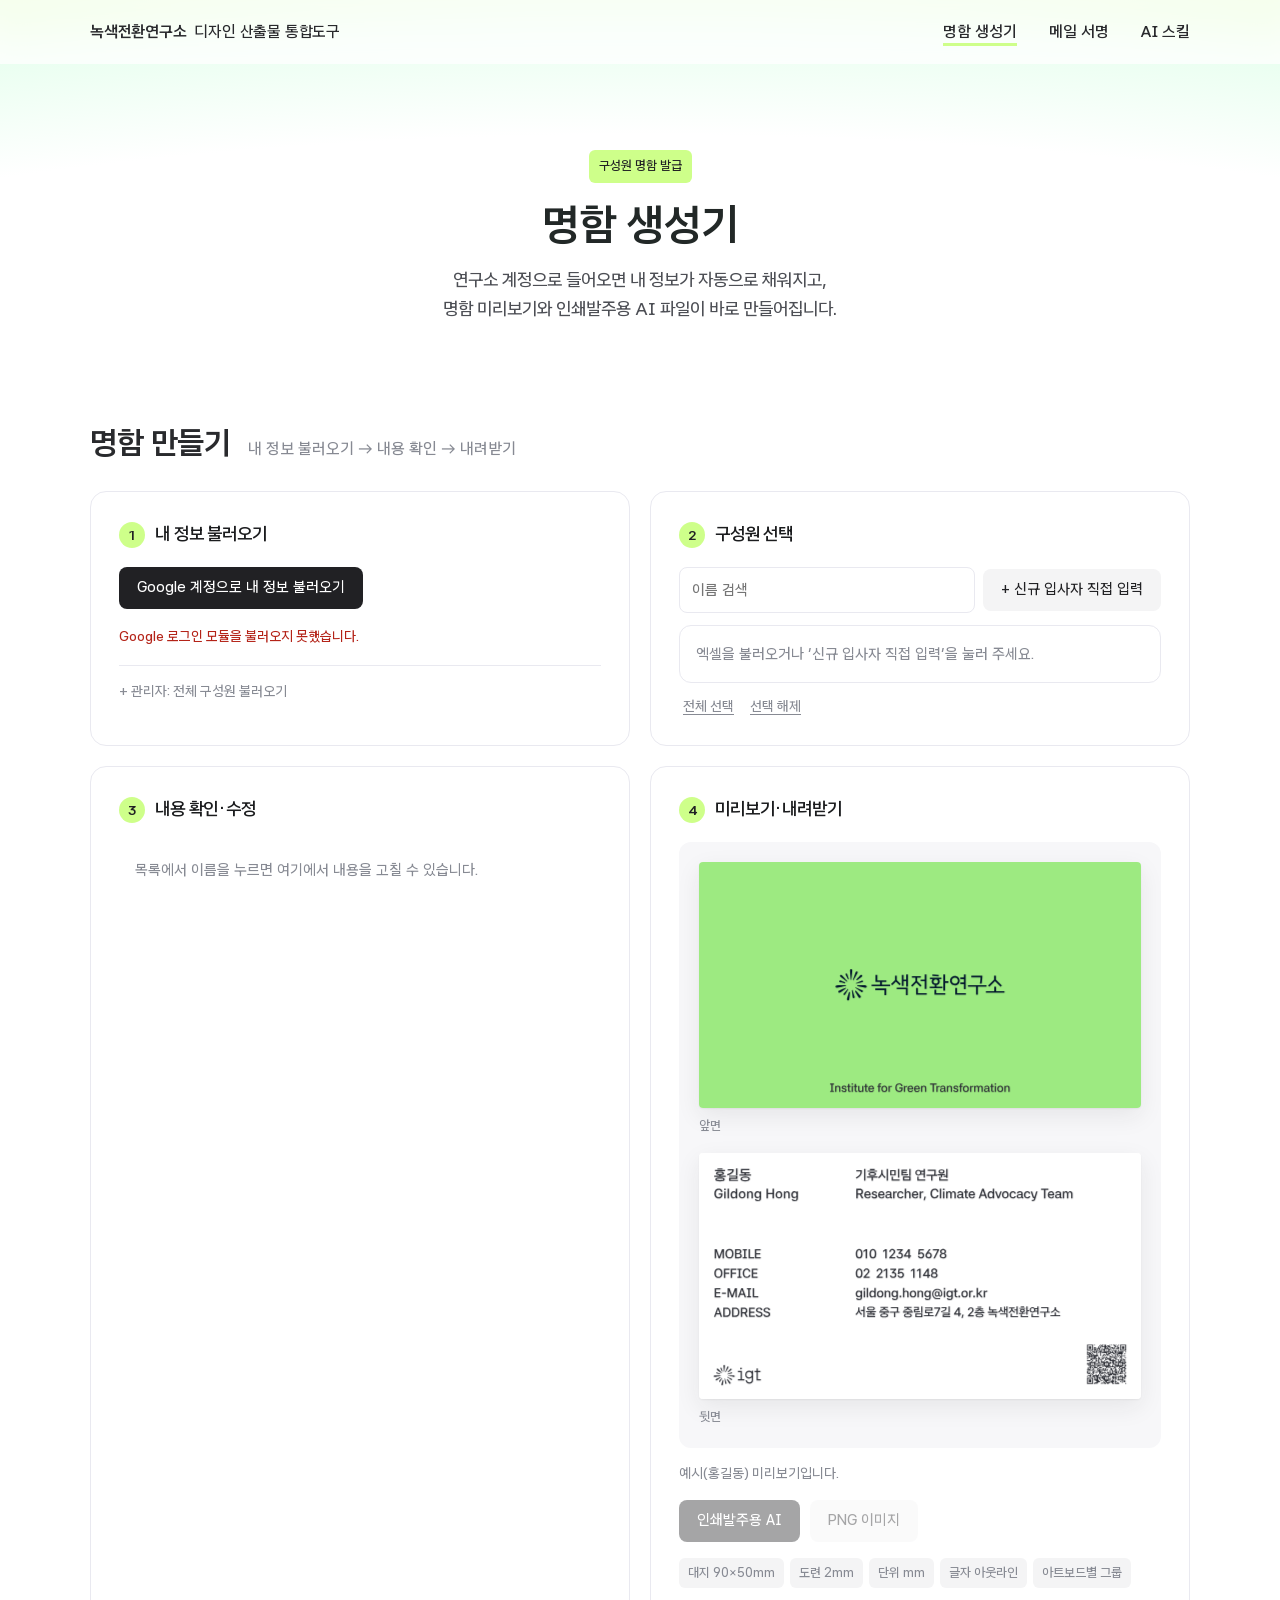
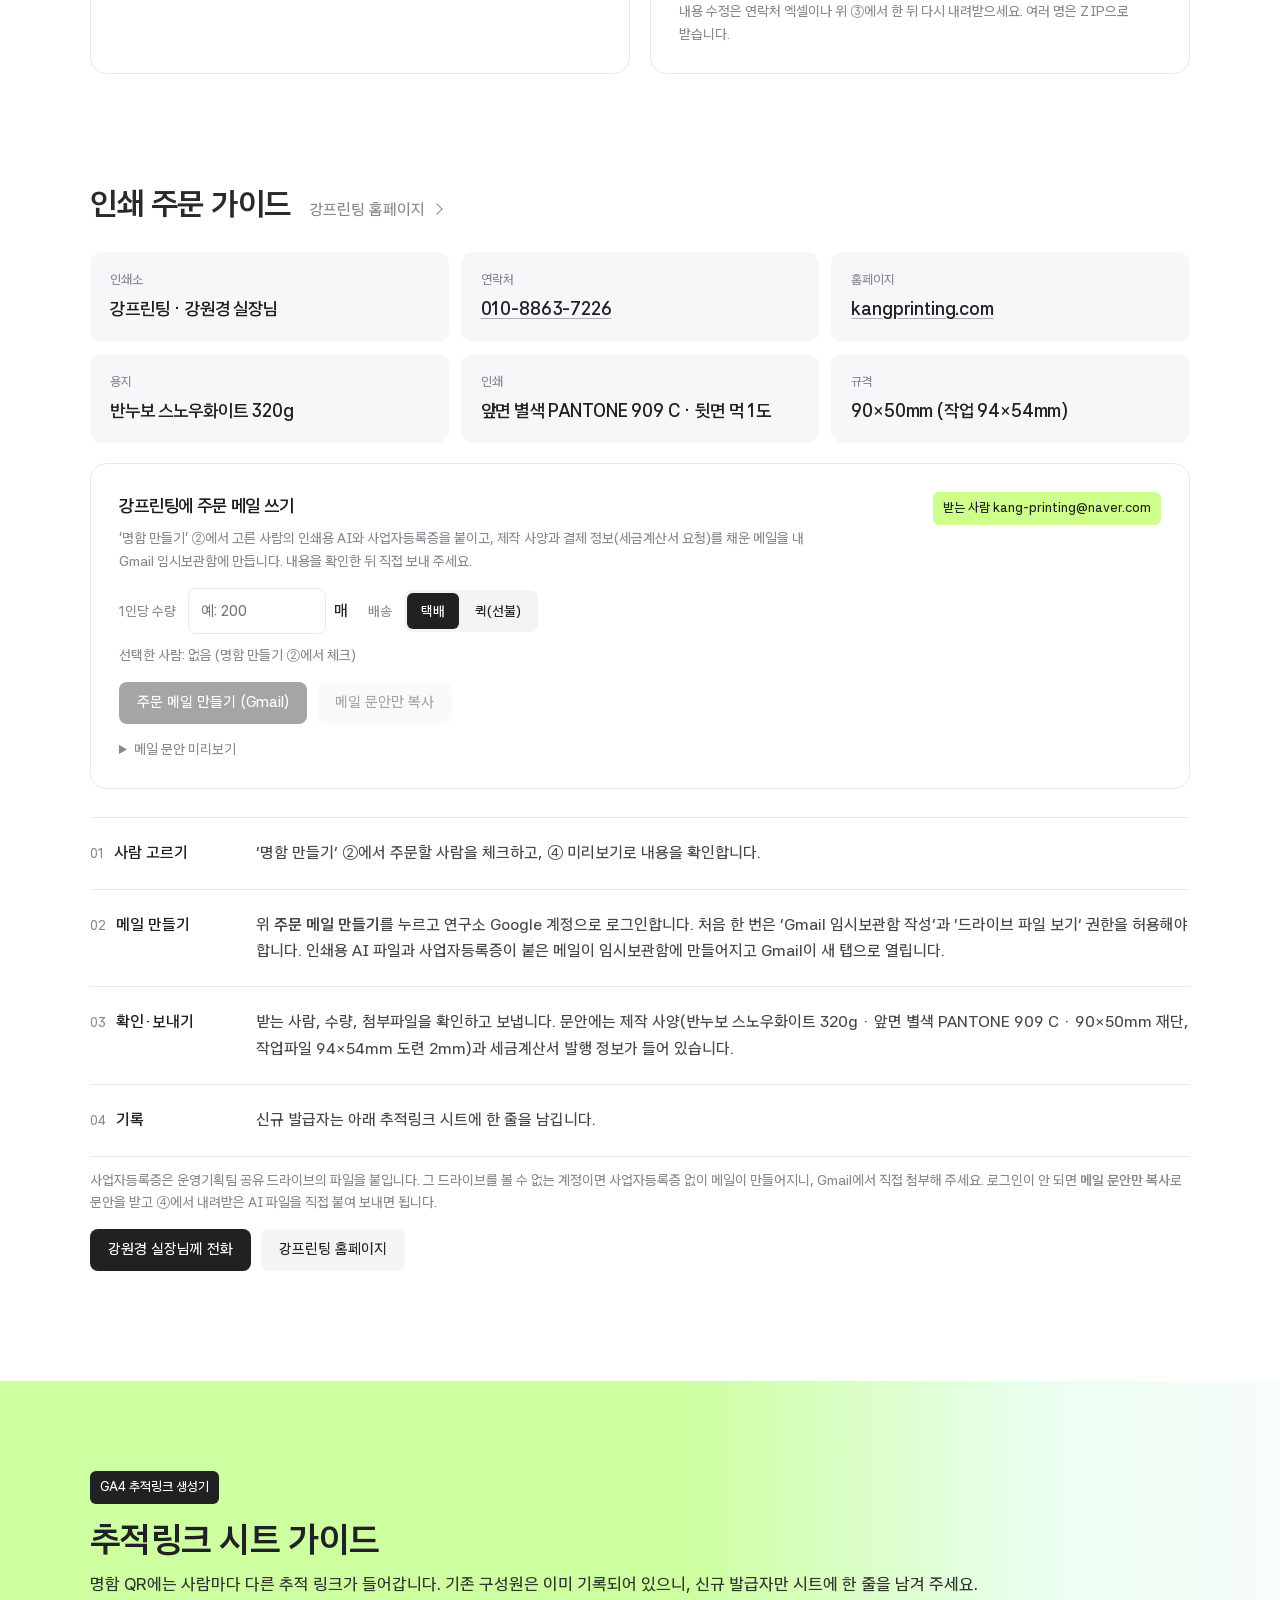
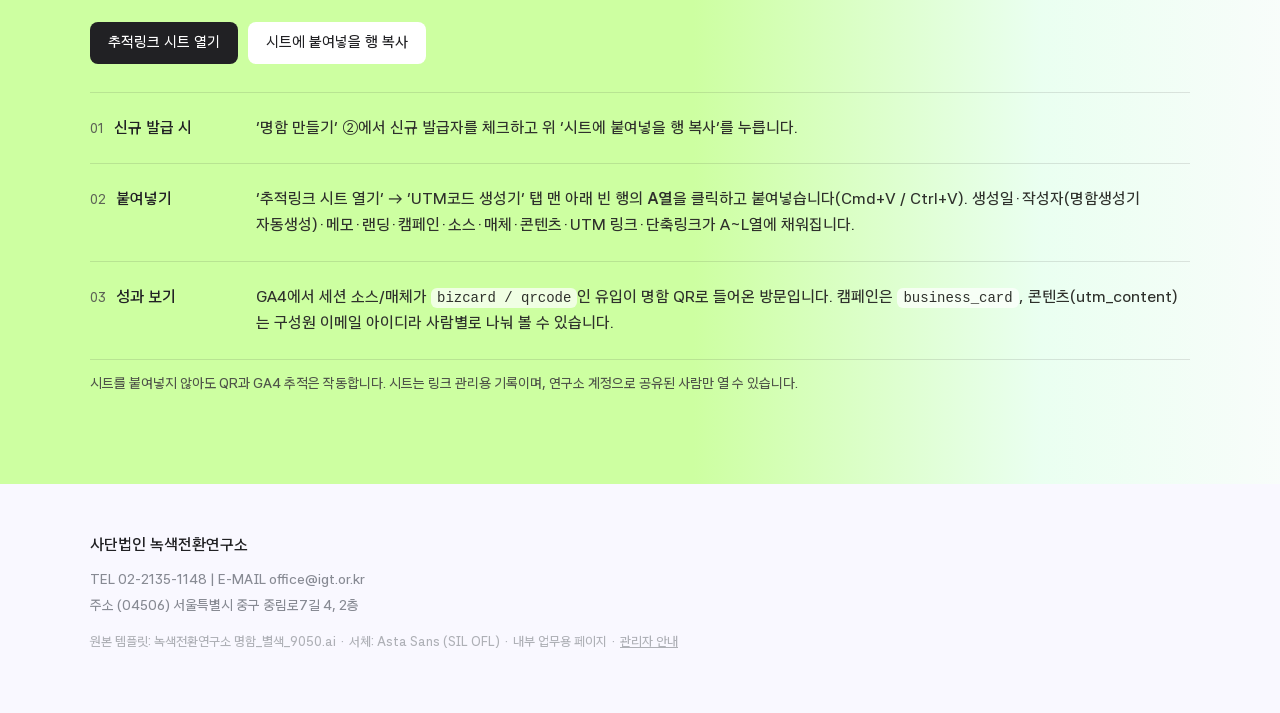
==== commit ee9dfa81: "명함 주문 메일: 택배·퀵(선불) 배송 방법 선택 Co-Authored-By: Claude Opus 5.5 <noreply@anthropic.com> Claude-Session: " ====
--- a/index.html
+++ b/index.html
@@ -6,7 +6,7 @@
 <meta name="robots" content="noindex, nofollow">
 <title>명함 생성기 · 녹색전환연구소</title>
 <link rel="preload" href="assets/AstaSans-UI.woff2" as="font" type="font/woff2" crossorigin>
-<link rel="stylesheet" href="css/style.css?v=20261118a">
+<link rel="stylesheet" href="css/style.css?v=20261118b">
 </head>
 <body>
 <a class="skip" href="#make">본문으로 건너뛰기</a>
@@ -145,8 +145,13 @@
       <div class="order-row">
         <label for="orderQty">1인당 수량</label>
         <div class="inline qty"><input id="orderQty" type="number" min="1" step="1" inputmode="numeric" placeholder="예: 200"><span>매</span></div>
-        <span class="muted" id="orderWho">선택한 사람: 없음</span>
+        <span class="order-label">배송</span>
+        <div class="seg" role="radiogroup" aria-label="배송 방법">
+          <label><input type="radio" name="orderShip" value="택배" checked><span>택배</span></label>
+          <label><input type="radio" name="orderShip" value="퀵"><span>퀵(선불)</span></label>
+        </div>
       </div>
+      <p class="muted" id="orderWho">선택한 사람: 없음</p>
       <div class="actions">
         <button type="button" id="orderMail" class="primary" disabled>주문 메일 만들기 (Gmail)</button>
         <button type="button" id="orderCopy" class="ghost" disabled>메일 문안만 복사</button>
@@ -208,7 +213,7 @@
 <script src="js/card-ai-data.js?v=20261111a"></script>
 <script src="js/card-ai.js?v=20261112a"></script>
 <script src="js/card-pdf.js?v=20261112a"></script>
-<script src="js/order-mail.js?v=20261118a"></script>
-<script src="js/app.js?v=20261118a"></script>
+<script src="js/order-mail.js?v=20261118b"></script>
+<script src="js/app.js?v=20261118b"></script>
 </body>
 </html>
--- a/css/style.css
+++ b/css/style.css
@@ -210,3 +210,11 @@
 .order-preview { margin-top: 12px; }
 .order-preview summary { cursor: pointer; color: var(--muted); font-size: 14px; }
 .order-preview pre { white-space: pre-wrap; background: var(--surface); border-radius: 10px; padding: 16px; font: 14px/1.7 inherit; font-family: inherit; margin: 10px 0 0; }
+.order-label { font-size: 14px; color: var(--muted); margin-left: 8px; }
+.seg { display: inline-flex; background: var(--chip); border-radius: 8px; padding: 3px; gap: 2px; }
+.seg label { cursor: pointer; }
+.seg input { position: absolute; opacity: 0; width: 1px; height: 1px; }
+.seg span { display: inline-block; padding: 7px 14px; border-radius: 6px; font-size: 14px; color: var(--ink); }
+.seg input:checked + span { background: var(--ink); color: #fff; }
+.seg input:focus-visible + span { outline: 2px solid var(--ink); outline-offset: 2px; }
+#orderWho { margin: 10px 0 0; }
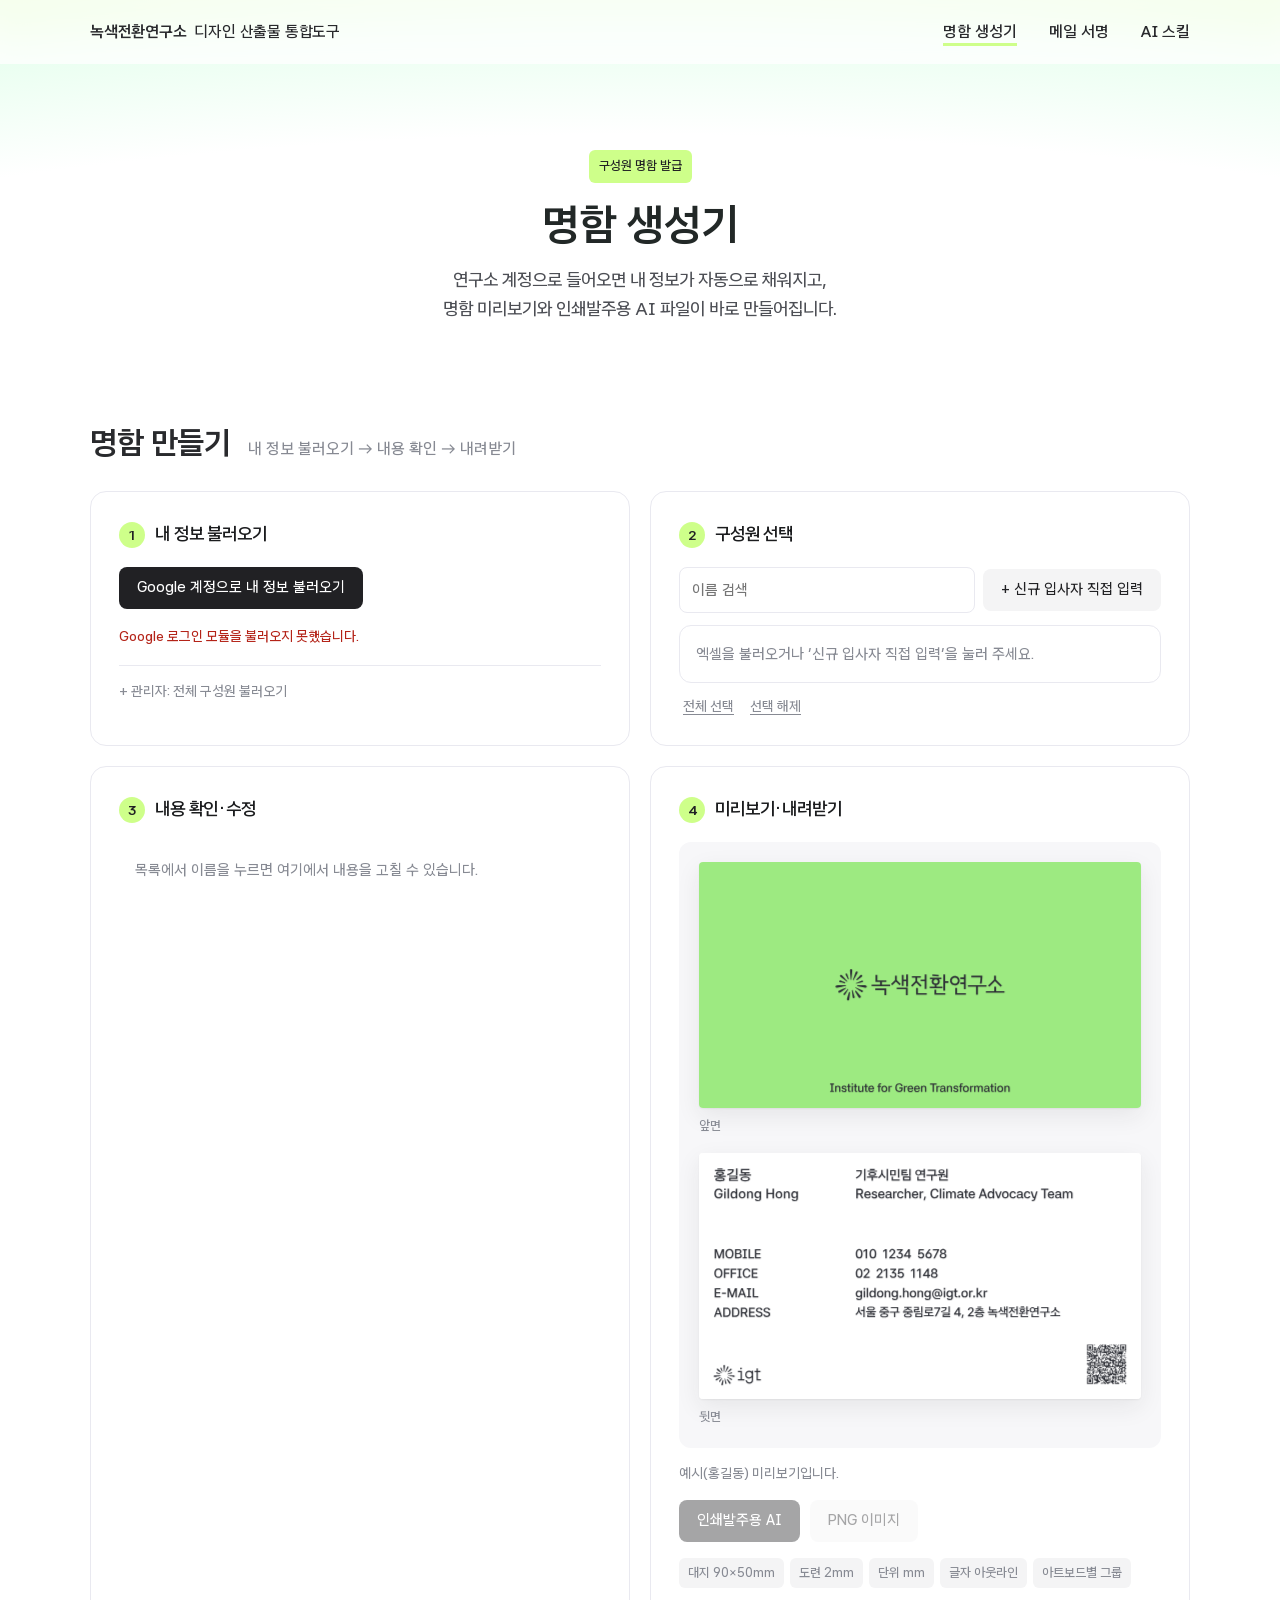
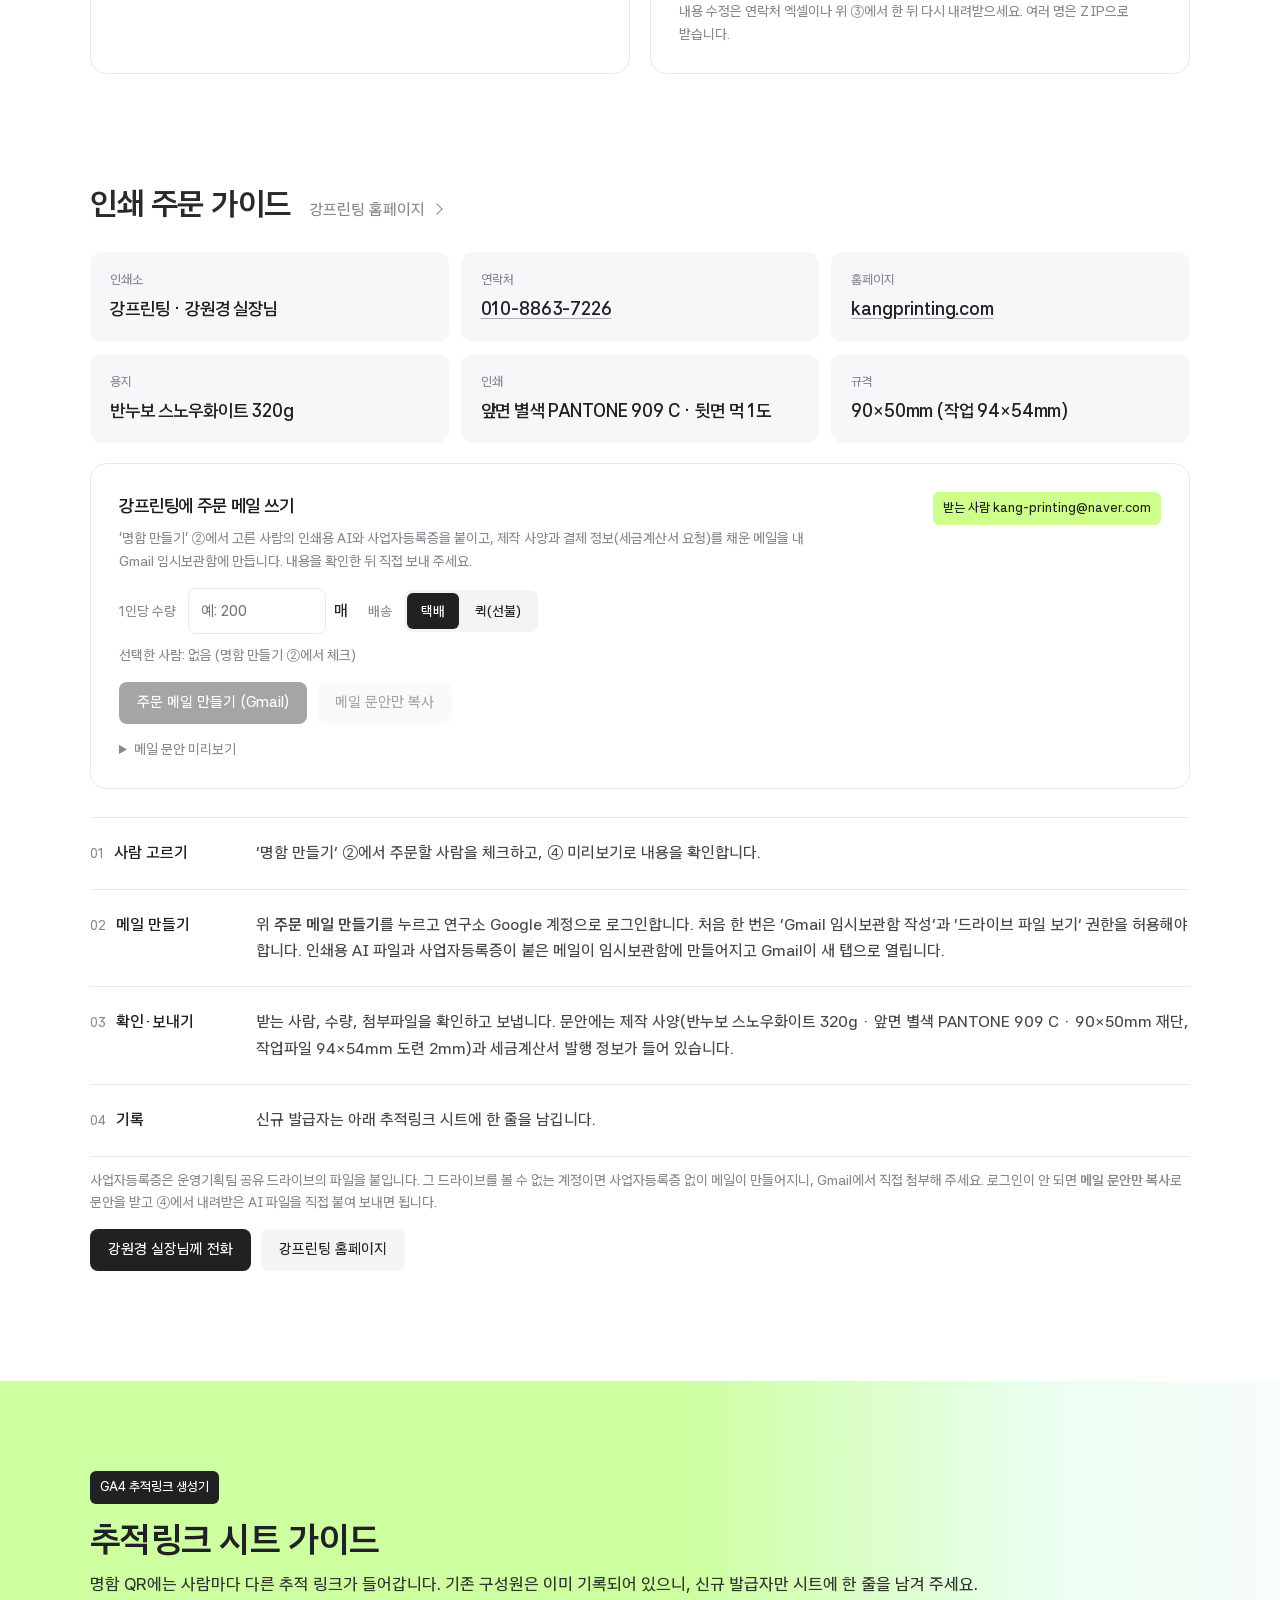
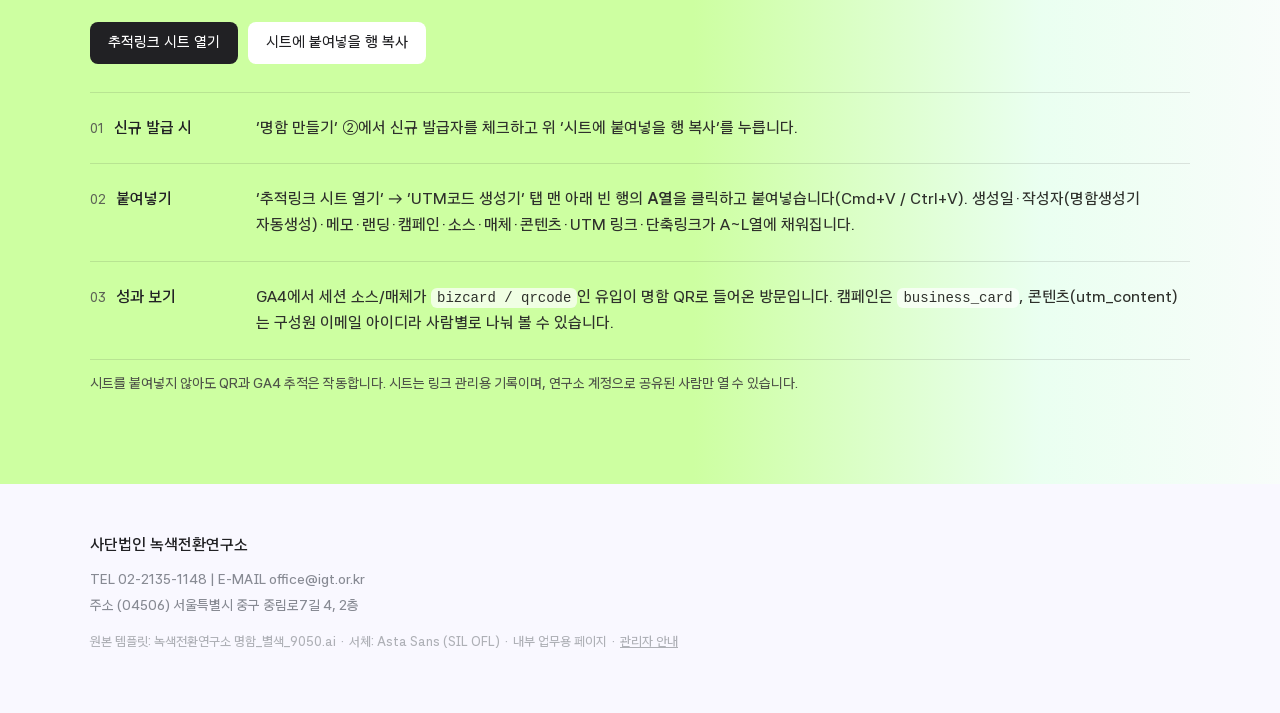
==== commit 02bbfccf: "명함: 앞면 로고 검정을 먹 1도(K100)로 통일, 주문 메일 로그인 팝업 차단 수정 Co-Authored-By: Claude Opus 5.5 <noreply@anthropic." ====
--- a/index.html
+++ b/index.html
@@ -210,10 +210,10 @@
 <script src="js/card-data.js?v=20261112a"></script>
 <script src="js/db-load.js?v=20261112d"></script>
 <script src="js/card-link.js?v=20261111a"></script>
-<script src="js/card-ai-data.js?v=20261111a"></script>
+<script src="js/card-ai-data.js?v=20261119a"></script>
 <script src="js/card-ai.js?v=20261112a"></script>
 <script src="js/card-pdf.js?v=20261112a"></script>
-<script src="js/order-mail.js?v=20261118b"></script>
-<script src="js/app.js?v=20261118b"></script>
+<script src="js/order-mail.js?v=20261119a"></script>
+<script src="js/app.js?v=20261119a"></script>
 </body>
 </html>
